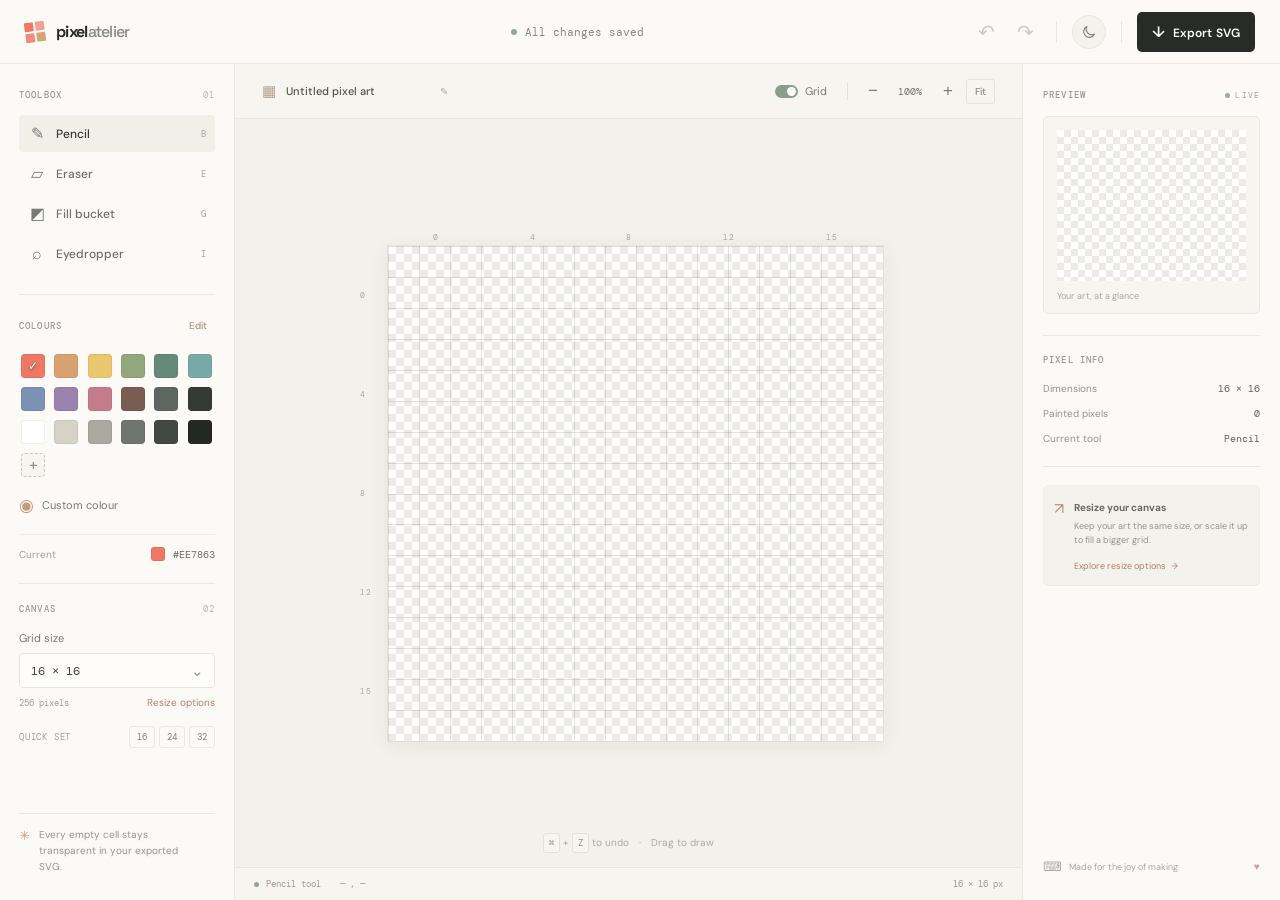
==== Pixel Atelier/index.html @ 6097c072 "Init: First" ====
<!doctype html>
<html lang="en">
  <head>
    <meta charset="UTF-8" />
    <meta name="viewport" content="width=device-width, initial-scale=1.0" />
    <meta name="theme-color" content="#f4f2ec" />
    <title>Pixel Atelier — Pixel Art Editor</title>
    <script>
      try {
        if (localStorage.getItem("pixel-atelier-theme") === "dark") {
          document.documentElement.dataset.theme = "dark";
        }
      } catch {
        // The page uses the light theme when browser storage is unavailable.
      }
    </script>
    <link rel="preconnect" href="https://fonts.googleapis.com" />
    <link rel="preconnect" href="https://fonts.gstatic.com" crossorigin />
    <link
      href="https://fonts.googleapis.com/css2?family=DM+Mono:wght@400;500&family=DM+Sans:wght@400;500;600;700&family=Space+Grotesk:wght@500;600;700&display=swap"
      rel="stylesheet"
    />
    <link rel="stylesheet" href="styles.css" />
  </head>
  <body>
    <div class="app-shell">
      <header class="topbar">
        <a class="brand" href="#" aria-label="Pixel Atelier home">
          <span class="brand-mark" aria-hidden="true"
            ><i></i><i></i><i></i><i></i
          ></span>
          <span>pixel<span class="brand-light">atelier</span></span>
        </a>
        <div class="topbar-center">
          <span class="status-dot"></span
          ><span id="saveStatus">All changes saved</span>
        </div>
        <div class="topbar-actions">
          <button
            class="icon-button"
            id="undoBtn"
            title="Undo (⌘Z)"
            aria-label="Undo"
            disabled
          >
            ↶
          </button>
          <button
            class="icon-button"
            id="redoBtn"
            title="Redo (⌘⇧Z)"
            aria-label="Redo"
            disabled
          >
            ↷
          </button>
          <span class="top-divider"></span>
          <button
            class="theme-toggle"
            id="themeToggle"
            type="button"
            aria-label="Switch to dark mode"
            aria-pressed="false"
            title="Switch to dark mode"
          >
            <svg
              class="theme-icon theme-icon-moon"
              viewBox="0 0 24 24"
              aria-hidden="true"
            >
              <path
                d="M20.2 15.1A8.4 8.4 0 0 1 8.9 3.8 8.5 8.5 0 1 0 20.2 15.1Z"
              />
            </svg>
            <svg
              class="theme-icon theme-icon-sun"
              viewBox="0 0 24 24"
              aria-hidden="true"
            >
              <circle cx="12" cy="12" r="4" />
              <path
                d="M12 2v2m0 16v2M4.93 4.93l1.42 1.42m11.3 11.3 1.42 1.42M2 12h2m16 0h2M4.93 19.07l1.42-1.42m11.3-11.3 1.42-1.42"
              />
            </svg>
          </button>
          <span class="top-divider"></span>
          <button class="export-button" id="exportBtn">
            <span>↓</span> Export SVG
          </button>
        </div>
      </header>

      <main class="workspace">
        <aside class="sidebar left-sidebar">
          <div class="sidebar-heading">
            <span>TOOLBOX</span><span class="tiny-label">01</span>
          </div>
          <div class="tool-list" role="group" aria-label="Drawing tools">
            <button
              class="tool-button active"
              data-tool="pencil"
              title="Pencil (B)"
            >
              <span class="tool-icon">✎</span><span>Pencil</span><kbd>B</kbd>
            </button>
            <button class="tool-button" data-tool="eraser" title="Eraser (E)">
              <span class="tool-icon">▱</span><span>Eraser</span><kbd>E</kbd>
            </button>
            <button
              class="tool-button"
              data-tool="bucket"
              title="Fill bucket (G)"
            >
              <span class="tool-icon">◩</span><span>Fill bucket</span
              ><kbd>G</kbd>
            </button>
            <button
              class="tool-button"
              data-tool="eyedropper"
              title="Eyedropper (I)"
            >
              <span class="tool-icon">⌕</span><span>Eyedropper</span
              ><kbd>I</kbd>
            </button>
          </div>

          <div class="section-rule"></div>
          <div class="section-heading">
            <span>COLOURS</span>
            <button
              id="paletteAction"
              class="palette-action"
              type="button"
              aria-label="Edit custom swatches"
            >
              Edit
            </button>
          </div>
          <div class="swatches" id="swatches"></div>
          <label class="custom-color"
            ><span class="color-wheel">◉</span><span>Custom colour</span
            ><input
              id="customColor"
              type="color"
              value="#ee7863"
              aria-label="Choose custom colour"
          /></label>
          <div class="current-color-row">
            <span>Current</span
            ><span class="current-chip" id="currentChip"></span
            ><code id="currentHex">#EE7863</code>
          </div>

          <div class="section-rule"></div>
          <div class="sidebar-heading">
            <span>CANVAS</span><span class="tiny-label">02</span>
          </div>
          <div class="dimension-control">
            <label for="dimensionSelect">Grid size</label>
            <div class="select-wrap">
              <select id="dimensionSelect">
                <option>8 × 8</option>
                <option selected>16 × 16</option>
                <option>24 × 24</option>
                <option>32 × 32</option>
                <option value="custom">Custom…</option></select
              ><span>⌄</span>
            </div>
            <div class="dimension-meta">
              <span id="dimensionMeta">256 pixels</span
              ><button id="resizeBtn" class="text-button">
                Resize options
              </button>
            </div>
          </div>
          <div class="quick-sizes">
            <span>QUICK SET</span>
            <div>
              <button data-size="16">16</button
              ><button data-size="24">24</button
              ><button data-size="32">32</button>
            </div>
          </div>

          <div class="sidebar-note">
            <span class="note-spark">✳</span>
            <p>Every empty cell stays transparent in your exported SVG.</p>
          </div>
        </aside>

        <section class="canvas-area" aria-label="Drawing workspace">
          <div class="canvas-toolbar">
            <div class="document-name">
              <span class="file-icon">▦</span
              ><input
                id="artName"
                value="Untitled pixel art"
                aria-label="Artwork name"
              /><span class="edit-icon">✎</span>
            </div>
            <div class="canvas-tools">
              <button id="gridToggle" class="toggle-button on">
                <span class="toggle-track"><i></i></span>Grid</button
              ><span class="toolbar-sep"></span
              ><button id="zoomOut" class="zoom-button" aria-label="Zoom out">
                −</button
              ><span id="zoomLabel" class="zoom-label">100%</span
              ><button id="zoomIn" class="zoom-button" aria-label="Zoom in">
                +</button
              ><button id="fitBtn" class="fit-button">Fit</button>
            </div>
          </div>
          <div class="canvas-stage" id="canvasStage">
            <div class="canvas-card">
              <div class="canvas-coordinate top-coord" id="topCoords"></div>
              <div class="canvas-coordinate left-coord" id="leftCoords"></div>
              <div class="pixel-canvas-wrap" id="canvasWrap">
                <canvas
                  id="pixelCanvas"
                  aria-label="Pixel art drawing canvas"
                ></canvas>
              </div>
            </div>
            <div class="stage-tip">
              <span class="tip-key">⌘</span> + <span class="tip-key">Z</span> to
              undo <span class="tip-separator">·</span> Drag to draw
            </div>
          </div>
          <footer class="canvas-footer">
            <div>
              <span class="footer-dot"></span
              ><span id="toolStatus">Pencil tool</span>
            </div>
            <span id="cursorStatus">— , —</span
            ><span id="canvasInfo">16 × 16 px</span>
          </footer>
        </section>

        <aside class="sidebar right-sidebar">
          <div class="sidebar-heading">
            <span>PREVIEW</span
            ><span class="tiny-label live-label"><i></i> LIVE</span>
          </div>
          <div class="preview-frame">
            <div class="preview-checker">
              <canvas id="previewCanvas"></canvas>
            </div>
            <span class="preview-caption">Your art, at a glance</span>
          </div>
          <div class="section-rule"></div>
          <div class="sidebar-heading"><span>PIXEL INFO</span></div>
          <div class="info-list">
            <div>
              <span>Dimensions</span
              ><strong id="infoDimensions">16 × 16</strong>
            </div>
            <div>
              <span>Painted pixels</span><strong id="paintedCount">0</strong>
            </div>
            <div>
              <span>Current tool</span><strong id="infoTool">Pencil</strong>
            </div>
          </div>
          <div class="section-rule"></div>
          <div class="tip-card">
            <span class="tip-card-icon">↗</span>
            <div>
              <strong>Resize your canvas</strong>
              <p>
                Keep your art the same size, or scale it up to fill a bigger
                grid.
              </p>
              <button id="resizeTipBtn">
                Explore resize options <span>→</span>
              </button>
            </div>
          </div>
          <div class="right-bottom">
            <span class="keyboard-icon">⌨</span
            ><span>Made for the joy of making</span><span class="heart">♥</span>
          </div>
        </aside>
      </main>
    </div>

    <dialog id="resizeDialog" class="modal">
      <form method="dialog" class="modal-close-form">
        <button class="modal-close" aria-label="Close">×</button>
      </form>
      <div class="modal-kicker"><span>CANVAS SETTINGS</span><span>✳</span></div>
      <h2>Make room for<br /><em>more pixels.</em></h2>
      <p class="modal-description">
        Choose a new canvas size and decide how your artwork should adapt.
      </p>
      <label class="modal-field"
        >New dimensions
        <span class="input-pair"
          ><input
            id="widthInput"
            type="number"
            min="1"
            max="128"
            value="32"
            aria-label="New width" /><b>×</b
          ><input
            id="heightInput"
            type="number"
            min="1"
            max="128"
            value="32"
            aria-label="New height" /><button
            id="aspectRatioLock"
            class="aspect-ratio-lock is-locked"
            type="button"
            aria-label="Unlock aspect ratio"
            aria-pressed="true"
            title="Unlock aspect ratio"
            ><svg class="lock-icon lock-icon-closed" viewBox="0 0 24 24" aria-hidden="true"><rect x="5" y="10" width="14" height="11" rx="2"/><path d="M8 10V7a4 4 0 0 1 8 0v3"/></svg><svg class="lock-icon lock-icon-open" viewBox="0 0 24 24" aria-hidden="true"><rect x="5" y="10" width="14" height="11" rx="2"/><path d="M8 10V7a4 4 0 0 1 7-2"/></svg></button></span
      ></label>
      <div class="resize-options">
        <label class="resize-option selected"
          ><input type="radio" name="resizeMode" value="expand" checked /><span
            class="option-art expand-art"
            ><i></i><i></i><i></i><i></i></span
          ><span class="option-copy"
            ><strong>Expand canvas</strong
            ><small>Keep every pixel its original size</small></span
          ><span class="radio-mark"></span
        ></label>
        <label class="resize-option"
          ><input type="radio" name="resizeMode" value="scale" /><span
            class="option-art scale-art"
            ><i></i><i></i><i></i><i></i></span
          ><span class="option-copy"
            ><strong>Scale artwork</strong
            ><small>Resize your art to fill the new canvas</small></span
          ><span class="radio-mark"></span
        ></label>
      </div>
      <div class="modal-hint">
        <span>✦</span
        ><span id="resizeHint"
          >Your drawing stays the same size, with extra room around it.</span
        >
      </div>
      <div class="modal-actions">
        <button type="button" class="cancel-button" id="cancelResize">
          Cancel</button
        ><button type="button" class="apply-button" id="applyResize">
          Apply new size <span>→</span>
        </button>
      </div>
    </dialog>

    <dialog id="customDialog" class="modal compact-modal">
      <form method="dialog" class="modal-close-form">
        <button class="modal-close" aria-label="Close">×</button>
      </form>
      <div class="modal-kicker"><span>CANVAS SETTINGS</span><span>✳</span></div>
      <h2>Set your <em>canvas.</em></h2>
      <p class="modal-description">
        Choose any dimensions from 1 to 128 pixels.
      </p>
      <label class="modal-field"
        >Dimensions
        <span class="input-pair"
          ><input
            id="customWidth"
            type="number"
            min="1"
            max="128"
            value="16"
            aria-label="Canvas width" /><b>×</b
          ><input
            id="customHeight"
            type="number"
            min="1"
            max="128"
            value="16"
            aria-label="Canvas height" /></span
      ></label>
      <div class="modal-actions">
        <button type="button" class="cancel-button" id="cancelCustom">
          Cancel</button
        ><button type="button" class="apply-button" id="applyCustom">
          Create canvas <span>→</span>
        </button>
      </div>
    </dialog>

    <dialog id="colorDialog" class="modal">
      <div class="modal-kicker"><span>ADD TO PALETTE</span><span>✳</span></div>
      <h2>Choose a <em>colour.</em></h2>
      <p class="modal-description">
        Pick a colour for a new swatch in your palette.
      </p>

      <div class="swatch-color-field">
        <label for="swatchColorPicker">Swatch colour</label>
        <input id="swatchColorPicker" type="color" value="#ee7863" />
      </div>

      <div class="modal-actions">
        <button type="button" class="cancel-button" id="cancelColor">
          Cancel
        </button>
        <button type="button" class="apply-button" id="confirmColor">
          Confirm <span>→</span>
        </button>
      </div>
    </dialog>

    <input
      id="colorFile"
      type="color"
      value="#ee7863"
      tabindex="-1"
      aria-hidden="true"
    />
    <div id="toast" class="toast" role="status"></div>
    <script type="module" src="js/main.js"></script>
  </body>
</html>
---- Pixel Atelier/styles.css ----
/*------- BASE THEME AND TYPOGRAPHY -------*/

:root {
  color-scheme: light;
  --paper: #f4f2ec;
  --panel: #fbfaf7;
  --ink: #282b27;
  --muted: #92958e;
  --line: #e9e7df;
  --accent: #ee7863;
  --green: #728776;
  --work-area: #f3f1eb;
  --toolbar-surface: #f7f5ef;
  --surface: #fffdf9;
  --surface-soft: #f4f2ec;
  --surface-hover: #f1efe8;
  --text-secondary: #777a72;
  --text-muted: #92948c;
  --text-faint: #aaa99f;
  --border-soft: #e9e7df;
  --checker-base: #fff;
  --checker-tile: #ecebe6;
  --checker-dark-tile: #373a34;
  --mono: "DM Mono", monospace;
  --sans: "DM Sans", sans-serif;
  --display: "Space Grotesk", sans-serif;
}

* {
  box-sizing: border-box;
}

body {
  margin: 0;
  background: var(--paper);
  color: var(--ink);
  font-family: var(--sans);
  font-size: 13px;
  transition:
    background-color 320ms ease,
    color 320ms ease;
}

.app-shell {
  min-height: 100vh;
  display: flex;
  flex-direction: column;
}

/*------- HEADER AND THEME SWITCH -------*/

.topbar {
  height: 64px;
  background: var(--panel);
  border-bottom: 1px solid var(--line);
  display: flex;
  align-items: center;
  justify-content: space-between;
  padding: 0 25px;
  flex-shrink: 0;
}

.brand {
  display: flex;
  align-items: center;
  gap: 11px;
  color: var(--ink);
  font: 700 16px var(--display);
  text-decoration: none;
  letter-spacing: -0.7px;
}

.brand-light {
  font-weight: 500;
  color: #888b84;
}

.brand-mark {
  height: 20px;
  width: 20px;
  display: grid;
  grid-template-columns: repeat(2, 1fr);
  grid-template-rows: repeat(2, 1fr);
  gap: 2px;
  transform: rotate(-8deg);
}

.brand-mark i {
  display: block;
  background: var(--accent);
  border-radius: 1px;
}

.brand-mark i:nth-child(2) {
  opacity: 0.68;
}

.brand-mark i:nth-child(3) {
  opacity: 0.84;
}

.brand-mark i:nth-child(4) {
  background: #d5a672;
}

.topbar-center {
  font: 11px var(--mono);
  color: #858980;
  display: flex;
  align-items: center;
  gap: 8px;
  margin-left: 55px;
}

.status-dot,
.footer-dot {
  width: 6px;
  height: 6px;
  border-radius: 50%;
  background: #92a68e;
  display: inline-block;
}

.topbar-actions {
  display: flex;
  align-items: center;
  gap: 8px;
}

.icon-button {
  border: 0;
  background: transparent;
  color: #757870;
  font-size: 20px;
  width: 31px;
  height: 32px;
  border-radius: 5px;
  cursor: pointer;
}

.icon-button:hover:not(:disabled) {
  background: #f1efe8;
  color: var(--ink);
}

.icon-button:disabled {
  opacity: 0.35;
}

.top-divider {
  height: 22px;
  border-left: 1px solid var(--line);
  margin: 0 7px;
}

.theme-toggle {
  position: relative;
  display: grid;
  place-items: center;
  width: 34px;
  height: 34px;
  border: 1px solid var(--line);
  border-radius: 50%;
  background: var(--surface-soft);
  color: var(--text-secondary);
  cursor: pointer;
  transition:
    background-color 280ms ease,
    border-color 280ms ease,
    color 280ms ease,
    transform 280ms ease;
}

.theme-toggle:hover {
  color: var(--accent);
  transform: rotate(-8deg);
}

.theme-icon {
  position: absolute;
  width: 16px;
  height: 16px;
  fill: none;
  stroke: currentColor;
  stroke-linecap: round;
  stroke-linejoin: round;
  stroke-width: 1.6;
  transition:
    opacity 260ms ease,
    transform 360ms cubic-bezier(0.2, 0.75, 0.25, 1);
}

.theme-icon-sun {
  opacity: 0;
  transform: rotate(-80deg) scale(0.65);
}

.theme-icon-moon {
  opacity: 1;
  transform: rotate(0) scale(1);
}

.export-button {
  background: var(--ink);
  border: 0;
  color: #fff;
  border-radius: 5px;
  padding: 10px 15px;
  font: 600 12px var(--sans);
  cursor: pointer;
  letter-spacing: 0.1px;
}

.export-button:hover {
  background: #41453e;
}

.export-button span {
  font-size: 15px;
  margin-right: 5px;
}

.workspace {
  display: grid;
  grid-template-columns: 235px minmax(450px, 1fr) 258px;
  min-height: calc(100vh - 64px);
  flex: 1;
}

.sidebar {
  background: var(--panel);
  padding: 25px 19px;
  position: relative;
}

.left-sidebar {
  border-right: 1px solid var(--line);
}

.right-sidebar {
  border-left: 1px solid var(--line);
  padding: 25px 20px;
}

/*------- SIDE PANELS AND COLOR PALETTE -------*/

.sidebar-heading,
.section-heading {
  display: flex;
  justify-content: space-between;
  align-items: center;
  color: #9a9b93;
  font: 500 9px var(--mono);
  letter-spacing: 1.15px;
}

.tiny-label {
  font: 9px var(--mono);
  color: #b8b8af;
}

.tool-list {
  display: flex;
  flex-direction: column;
  gap: 3px;
  margin-top: 14px;
}

.tool-button {
  height: 37px;
  border: 0;
  border-radius: 4px;
  background: transparent;
  text-align: left;
  display: flex;
  align-items: center;
  padding: 0 9px;
  gap: 10px;
  color: #6d706a;
  font: 500 12px var(--sans);
  cursor: pointer;
}

.tool-button:hover {
  background: #f4f2ec;
}

.tool-button.active {
  color: #383a34;
  background: #f1efe8;
}

.tool-button .tool-icon {
  width: 18px;
  color: #767a72;
  font-size: 16px;
  text-align: center;
}

.tool-button kbd {
  margin-left: auto;
  font: 9px var(--mono);
  color: #a6a69e;
}

.section-rule {
  height: 1px;
  background: var(--line);
  margin: 22px 0 19px;
}

.swatches {
  display: grid;
  grid-template-columns: repeat(6, 1fr);
  gap: 9px 8px;
  padding: 17px 2px 12px;
}

.swatch {
  width: 24px;
  height: 24px;
  border-radius: 4px;
  cursor: pointer;
  border: 1px solid rgba(0, 0, 0, 0.06);
  position: relative;
  transition: transform 0.12s;
}

.swatch:hover {
  transform: scale(1.12);
}

.swatch-add {
  display: grid;
  place-items: center;
  border: 1px dashed #c8c7bd;
  background: #f7f5ef;
  color: #8e9087;
  font: 16px/1 var(--sans);
}

.swatch-add:hover {
  border-color: #bd8a73;
  background: #f5eee8;
  color: #a86f59;
}

.palette-action {
  min-width: 34px;
  height: 23px;
  padding: 0 7px;
  border: 1px solid transparent;
  border-radius: 4px;
  background: transparent;
  color: #aa806c;
  font: 10px var(--sans);
  cursor: pointer;
}

.palette-action:hover,
.palette-action.is-editing {
  border-color: #e7d8ce;
  background: #f7f0eb;
}

.palette-action.is-trash {
  display: inline-flex;
  align-items: center;
  justify-content: center;
  gap: 4px;
  color: #a8584c;
}

.palette-action.is-trash svg {
  width: 13px;
  height: 13px;
  fill: none;
  stroke: currentColor;
  stroke-linecap: round;
  stroke-linejoin: round;
  stroke-width: 1.5;
}

.palette-action.drop-target {
  color: #fff;
  border-color: #a8584c;
  background: #b56457;
}

.swatches.is-editing .swatch[data-removable="true"] {
  animation: swatch-wiggle 0.22s ease-in-out infinite alternate;
}

.swatches.is-editing .swatch[data-removable="true"]:nth-child(even) {
  animation-delay: 0.11s;
}

.swatch[data-removable="true"].is-selected {
  outline: 2px solid #bd8069;
  outline-offset: 2px;
}

.swatch[data-removable="true"].is-selected::after {
  content: "";
  position: absolute;
  inset: 0;
  border-radius: 4px;
  background-color: #272a25a6;
  background-image: url("data:image/svg+xml,%3Csvg xmlns='http://www.w3.org/2000/svg' viewBox='0 0 15 15' fill='none' stroke='%23ffffff'%3E%3Cpath d='M4.5 3V1.5C4.5 0.947715 4.94772 0.5 5.5 0.5H9.5C10.0523 0.5 10.5 0.947715 10.5 1.5V3M0 3.5H15M1.5 3.5V13.5C1.5 14.0523 1.94772 14.5 2.5 14.5H12.5C13.0523 14.5 13.5 14.0523 13.5 13.5V3.5M7.5 7V12M4.5 9V12M10.5 9V12'/%3E%3C/svg%3E");
  background-repeat: no-repeat;
  background-position: center;
  background-size: 50%;
}

@keyframes swatch-wiggle {
  from {
    transform: rotate(-2deg);
  }

  to {
    transform: rotate(2deg);
  }
}

.swatch-color-field {
  display: flex;
  align-items: center;
  justify-content: space-between;
  margin-top: 20px;
  color: #777a72;
  font-size: 11px;
}

.swatch-color-field input {
  width: 54px;
  height: 36px;
  padding: 3px;
  border: 1px solid #e7e5dd;
  border-radius: 4px;
  background: #fffdf9;
  cursor: pointer;
}

.swatch.active:after {
  content: "✓";
  color: white;
  text-shadow: 0 1px 3px #444;
  position: absolute;
  inset: 0;
  display: grid;
  place-items: center;
  font-size: 12px;
}

.custom-color {
  height: 32px;
  display: flex;
  align-items: center;
  gap: 8px;
  color: #777a73;
  font-size: 11px;
  cursor: pointer;
  position: relative;
}

.custom-color input {
  position: absolute;
  opacity: 0;
  width: 100%;
  height: 100%;
  cursor: pointer;
}

.color-wheel {
  font-size: 17px;
  color: #c49c78;
}

.current-color-row {
  margin-top: 13px;
  padding-top: 12px;
  border-top: 1px solid #efede7;
  display: flex;
  align-items: center;
  gap: 8px;
  color: #a0a198;
  font-size: 10px;
}

.current-chip {
  width: 14px;
  height: 14px;
  border-radius: 3px;
  border: 1px solid #0001;
  margin-left: auto;
}

.current-color-row code {
  font: 10px var(--mono);
  color: #696c65;
}

.dimension-control > label {
  display: block;
  margin: 16px 0 8px;
  color: #767971;
  font-size: 11px;
}

.select-wrap {
  position: relative;
}

.select-wrap select {
  appearance: none;
  width: 100%;
  height: 35px;
  border: 1px solid #e8e6de;
  background: #fffdf9;
  border-radius: 4px;
  padding: 0 11px;
  color: #41443e;
  font: 12px var(--mono);
  outline: none;
}

.select-wrap select:focus {
  border-color: #c5b4a0;
}

.select-wrap > span {
  position: absolute;
  right: 11px;
  top: 8px;
  color: #92948c;
  pointer-events: none;
  font-size: 15px;
}

.dimension-meta {
  display: flex;
  justify-content: space-between;
  align-items: center;
  color: #a0a198;
  font: 9px var(--mono);
  padding-top: 8px;
}

.text-button {
  border: 0;
  background: none;
  padding: 0;
  color: #ba806c;
  font: 10px var(--sans);
  cursor: pointer;
}

.text-button:hover {
  text-decoration: underline;
}

.quick-sizes {
  display: flex;
  justify-content: space-between;
  align-items: center;
  margin-top: 17px;
}

.quick-sizes > span {
  color: #a0a198;
  font: 9px var(--mono);
  letter-spacing: 0.8px;
}

.quick-sizes div {
  display: flex;
  gap: 4px;
}

.quick-sizes button {
  border: 1px solid #e9e7df;
  background: transparent;
  border-radius: 3px;
  color: #82857e;
  font: 9px var(--mono);
  padding: 4px 7px;
  cursor: pointer;
}

.quick-sizes button:hover {
  background: #f1efe8;
  color: #393b35;
}

.sidebar-note {
  position: absolute;
  bottom: 25px;
  left: 19px;
  right: 19px;
  border-top: 1px solid var(--line);
  padding-top: 13px;
  display: flex;
  gap: 9px;
  align-items: flex-start;
  color: #92948d;
}

.sidebar-note p {
  margin: 0;
  font-size: 10px;
  line-height: 1.6;
  max-width: 150px;
}

.note-spark {
  color: #d49c72;
  font-size: 13px;
}

/*------- DRAWING CANVAS AND LIVE PREVIEW -------*/

.canvas-area {
  display: flex;
  flex-direction: column;
  min-width: 0;
  background: var(--work-area);
}

.canvas-toolbar {
  height: 55px;
  border-bottom: 1px solid var(--line);
  display: flex;
  align-items: center;
  justify-content: space-between;
  padding: 0 27px;
  background: var(--toolbar-surface);
}

.document-name {
  display: flex;
  align-items: center;
  gap: 8px;
  color: #797d75;
}

.file-icon {
  color: #af9e8a;
  font-size: 15px;
}

.document-name input {
  width: 148px;
  border: 0;
  background: transparent;
  color: #51544d;
  font: 500 11px var(--sans);
  outline: 0;
}

.document-name input:focus {
  border-bottom: 1px solid #ce9e87;
}

.edit-icon {
  color: #aaa99f;
  font-size: 10px;
}

.canvas-tools {
  display: flex;
  align-items: center;
  gap: 9px;
  color: #777a72;
}

.toggle-button {
  border: 0;
  background: transparent;
  color: #767971;
  display: flex;
  align-items: center;
  gap: 7px;
  font: 11px var(--sans);
  cursor: pointer;
}

.toggle-track {
  width: 23px;
  height: 13px;
  border-radius: 10px;
  background: #d7d8ce;
  padding: 2px;
  display: block;
}

.toggle-track i {
  display: block;
  background: white;
  width: 9px;
  height: 9px;
  border-radius: 50%;
  transition: transform 0.15s;
}

.toggle-button.on .toggle-track {
  background: #8b9d8b;
}

.toggle-button.on .toggle-track i {
  transform: translateX(10px);
}

.toolbar-sep {
  height: 17px;
  border-left: 1px solid #e1dfd6;
  margin: 0 5px;
}

.zoom-button {
  border: 0;
  background: transparent;
  color: #7b7d76;
  font-size: 17px;
  width: 20px;
  cursor: pointer;
}

.zoom-button:hover {
  color: #292c27;
}

.zoom-label {
  font: 10px var(--mono);
  color: #6e716a;
  min-width: 37px;
  text-align: center;
}

.fit-button {
  border: 1px solid #e5e3dc;
  background: transparent;
  color: #7b7d76;
  font: 10px var(--sans);
  border-radius: 3px;
  padding: 5px 8px;
  cursor: pointer;
}

.canvas-stage {
  position: relative;
  flex: 1;
  display: flex;
  align-items: center;
  justify-content: center;
  overflow: hidden;
  min-height: 420px;
}

.canvas-card {
  position: relative;
  padding: 14px 14px 14px 28px;
}

.pixel-canvas-wrap {
  width: min(55vh, min(52vw, 600px));
  height: min(55vh, min(52vw, 600px));
  min-width: 240px;
  min-height: 240px;
  max-width: 600px;
  max-height: 600px;
  box-shadow:
    0 4px 18px #3b3b3014,
    0 0 0 1px var(--line);
  position: relative;
  background-color: var(--checker-base);
  isolation: isolate;
}

.pixel-canvas-wrap::before,
.pixel-canvas-wrap::after,
.preview-checker::before,
.preview-checker::after {
  content: "";
  position: absolute;
  inset: 0;
  z-index: 0;
  pointer-events: none;
  transition: opacity 320ms ease;
}

.pixel-canvas-wrap::before {
  background-image:
    linear-gradient(45deg, var(--checker-tile) 25%, transparent 25%),
    linear-gradient(-45deg, var(--checker-tile) 25%, transparent 25%),
    linear-gradient(45deg, transparent 75%, var(--checker-tile) 75%),
    linear-gradient(-45deg, transparent 75%, var(--checker-tile) 75%);
  background-size: 16px 16px;
  background-position:
    0 0,
    0 8px,
    8px -8px,
    -8px 0;
  opacity: 1;
}

.pixel-canvas-wrap::after {
  background-image:
    linear-gradient(45deg, var(--checker-dark-tile) 25%, transparent 25%),
    linear-gradient(-45deg, var(--checker-dark-tile) 25%, transparent 25%),
    linear-gradient(45deg, transparent 75%, var(--checker-dark-tile) 75%),
    linear-gradient(-45deg, transparent 75%, var(--checker-dark-tile) 75%);
  background-size: 16px 16px;
  background-position:
    0 0,
    0 8px,
    8px -8px,
    -8px 0;
  opacity: 0;
}

.pixel-canvas-wrap canvas {
  position: relative;
  z-index: 1;
  display: block;
  width: 100%;
  height: 100%;
  image-rendering: pixelated;
  cursor: crosshair;
  touch-action: none;
}

.canvas-coordinate {
  position: absolute;
  color: #aaa99f;
  font: 8px var(--mono);
  letter-spacing: 1px;
  pointer-events: none;
}

.top-coord {
  top: 0;
  left: 28px;
  right: 14px;
  display: flex;
  justify-content: space-around;
}

.left-coord {
  left: 0;
  top: 14px;
  bottom: 14px;
  display: flex;
  flex-direction: column;
  justify-content: space-around;
}

.stage-tip {
  position: absolute;
  bottom: 18px;
  color: #aaa99f;
  font-size: 10px;
}

.tip-key {
  font: 9px var(--mono);
  padding: 3px 5px;
  border: 1px solid #e2e0d8;
  background: #f7f5ef;
  border-radius: 3px;
  color: #8c8e86;
}

.tip-separator {
  margin: 0 7px;
}

.canvas-footer {
  height: 33px;
  background: #f7f5ef;
  border-top: 1px solid #e9e7df;
  display: flex;
  align-items: center;
  padding: 0 19px;
  gap: 19px;
  color: #9b9d95;
  font: 9px var(--mono);
}

.canvas-footer div {
  display: flex;
  align-items: center;
  gap: 7px;
}

.canvas-footer .footer-dot {
  width: 5px;
  height: 5px;
}

.canvas-footer #canvasInfo {
  margin-left: auto;
}

.live-label {
  color: #9ca895;
  display: flex;
  align-items: center;
  gap: 5px;
  font-size: 8px;
}

.live-label i {
  width: 5px;
  height: 5px;
  background: #9daf96;
  border-radius: 50%;
}

.preview-frame {
  margin-top: 15px;
  padding: 13px 13px 11px;
  background: var(--toolbar-surface);
  border: 1px solid var(--line);
  border-radius: 5px;
  text-align: center;
}

.preview-checker {
  height: 151px;
  width: 100%;
  position: relative;
  isolation: isolate;
  display: grid;
  place-items: center;
  background-color: var(--checker-base);
}

.preview-checker::before {
  background-image:
    linear-gradient(45deg, var(--checker-tile) 25%, transparent 25%),
    linear-gradient(-45deg, var(--checker-tile) 25%, transparent 25%),
    linear-gradient(45deg, transparent 75%, var(--checker-tile) 75%),
    linear-gradient(-45deg, transparent 75%, var(--checker-tile) 75%);
  background-size: 14px 14px;
  background-position:
    0 0,
    0 7px,
    7px -7px,
    -7px 0;
  opacity: 1;
}

.preview-checker::after {
  background-image:
    linear-gradient(45deg, var(--checker-dark-tile) 25%, transparent 25%),
    linear-gradient(-45deg, var(--checker-dark-tile) 25%, transparent 25%),
    linear-gradient(45deg, transparent 75%, var(--checker-dark-tile) 75%),
    linear-gradient(-45deg, transparent 75%, var(--checker-dark-tile) 75%);
  background-size: 14px 14px;
  background-position:
    0 0,
    0 7px,
    7px -7px,
    -7px 0;
  opacity: 0;
}

.preview-checker canvas {
  position: relative;
  z-index: 1;
  width: 116px;
  height: 116px;
  image-rendering: pixelated;
}

.preview-caption {
  display: block;
  text-align: left;
  color: #aaa99f;
  font-size: 9px;
  margin-top: 9px;
}

.right-sidebar .section-rule {
  margin: 21px 0 18px;
}

.info-list {
  display: flex;
  flex-direction: column;
  gap: 12px;
  margin-top: 16px;
}

.info-list div {
  display: flex;
  justify-content: space-between;
  align-items: center;
  color: #92948c;
  font-size: 10px;
}

.info-list strong {
  font: 10px var(--mono);
  color: #5e615a;
}

.tip-card {
  display: flex;
  gap: 10px;
  background: #f4f2ec;
  border: 1px solid #efede6;
  border-radius: 5px;
  padding: 12px 10px;
}

.tip-card-icon {
  color: #c48e71;
  font-size: 16px;
}

.tip-card strong {
  font-size: 10px;
  color: #666960;
}

.tip-card p {
  font-size: 9px;
  line-height: 1.55;
  color: #92948c;
  margin: 5px 0 8px;
}

.tip-card button {
  padding: 0;
  border: 0;
  background: none;
  color: #b47e68;
  font: 9px var(--sans);
  cursor: pointer;
}

.tip-card button span {
  padding-left: 3px;
}

.right-bottom {
  position: absolute;
  bottom: 25px;
  left: 20px;
  right: 20px;
  display: flex;
  align-items: center;
  color: #aaa99f;
  font-size: 9px;
  gap: 7px;
}

.keyboard-icon {
  font-size: 13px;
}

.heart {
  color: #d9a091;
  margin-left: auto;
  font-size: 10px;
}

/*------- DIALOGS AND NOTIFICATIONS -------*/

.modal {
  border: 1px solid #eeece5;
  background: #fbfaf7;
  border-radius: 8px;
  padding: 28px 30px 22px;
  width: 408px;
  box-shadow: 0 16px 60px #27271f33;
  color: var(--ink);
}

.modal::backdrop {
  background: #25272056;
  backdrop-filter: blur(2px);
}

.modal-close-form {
  position: absolute;
  right: 14px;
  top: 14px;
}

.modal-close {
  border: 0;
  background: transparent;
  color: #999b93;
  font-size: 22px;
  cursor: pointer;
  line-height: 1;
}

.modal-kicker {
  display: flex;
  justify-content: space-between;
  color: #a0a197;
  font: 9px var(--mono);
  letter-spacing: 1.2px;
}

.modal-kicker span:last-child {
  color: #cd9e7a;
  font-size: 13px;
}

.modal h2 {
  font: 600 29px/1.05 var(--display);
  letter-spacing: -1.2px;
  margin: 22px 0 11px;
}

.modal h2 em {
  color: #d18a72;
  font-weight: 500;
}

.modal-description {
  font-size: 11px;
  line-height: 1.6;
  color: #92948c;
  margin: 0 0 19px;
  max-width: 320px;
}

.modal-field {
  display: flex;
  justify-content: space-between;
  align-items: center;
  font-size: 10px;
  color: #777a72;
  margin-bottom: 14px;
}

.input-pair {
  display: flex;
  align-items: center;
  gap: 8px;
}

.input-pair input {
  width: 62px;
  height: 34px;
  background: #fffdf9;
  border: 1px solid #e7e5dd;
  border-radius: 4px;
  text-align: center;
  font: 12px var(--mono);
  color: #42453e;
  outline: 0;
}

.input-pair input:focus {
  border-color: #c79b83;
}

.input-pair b {
  font: 10px var(--mono);
  color: #aaa99f;
}

.aspect-ratio-lock {
  display: grid;
  width: 30px;
  height: 30px;
  padding: 6px;
  place-items: center;
  color: #777a72;
  background: transparent;
  border: 1px solid #e7e5dd;
  border-radius: 6px;
  cursor: pointer;
  transition:
    color 180ms ease,
    background-color 180ms ease,
    border-color 180ms ease,
    transform 180ms ease;
}

.aspect-ratio-lock:hover {
  color: #a66c56;
  background: #f8f2eb;
  border-color: #c79b83;
}

.aspect-ratio-lock:active {
  transform: scale(0.94);
}

.aspect-ratio-lock:focus-visible {
  outline: 2px solid #c79b83;
  outline-offset: 2px;
}

.lock-icon {
  width: 16px;
  height: 16px;
  fill: none;
  stroke: currentColor;
  stroke-linecap: round;
  stroke-linejoin: round;
  stroke-width: 1.7;
}

.lock-icon-open,
.aspect-ratio-lock:not(.is-locked) .lock-icon-closed {
  display: none;
}

.aspect-ratio-lock:not(.is-locked) .lock-icon-open {
  display: block;
}

.resize-options {
  display: flex;
  flex-direction: column;
  gap: 8px;
}

.resize-option {
  display: flex;
  align-items: center;
  gap: 11px;
  padding: 10px;
  border: 1px solid #e9e7df;
  border-radius: 5px;
  cursor: pointer;
  position: relative;
}

.resize-option.selected {
  border-color: #d3a58d;
  background: #fbf7f2;
}

.resize-option input {
  position: absolute;
  opacity: 0;
}

.option-art {
  width: 37px;
  height: 37px;
  display: grid;
  grid-template-columns: repeat(2, 1fr);
  grid-template-rows: repeat(2, 1fr);
  gap: 2px;
  background: #eceae2;
  padding: 8px;
  flex-shrink: 0;
}

.option-art i {
  background: #e8846b;
}

.expand-art {
  background: #e9e7de;
}

.expand-art i:nth-child(2),
.expand-art i:nth-child(3) {
  opacity: 0.7;
}

.scale-art {
  gap: 1px;
  padding: 5px;
}

.scale-art i {
  background: #7d9682;
}

.option-copy {
  display: flex;
  flex-direction: column;
  gap: 4px;
}

.option-copy strong {
  font-size: 11px;
  font-weight: 600;
  color: #50534c;
}

.option-copy small {
  font-size: 9px;
  color: #989990;
}

.radio-mark {
  margin-left: auto;
  width: 14px;
  height: 14px;
  border: 1px solid #d5d4cc;
  border-radius: 50%;
  position: relative;
}

.selected .radio-mark {
  border-color: #c98068;
}

.selected .radio-mark:after {
  content: "";
  position: absolute;
  inset: 3px;
  background: #c98068;
  border-radius: 50%;
}

.modal-hint {
  display: flex;
  gap: 8px;
  align-items: flex-start;
  background: #f3f1eb;
  border-radius: 4px;
  padding: 9px 10px;
  margin-top: 13px;
  color: #898b83;
  font-size: 9px;
  line-height: 1.5;
}

.modal-hint span:first-child {
  color: #c8946e;
}

.modal-actions {
  display: flex;
  justify-content: flex-end;
  gap: 9px;
  margin-top: 20px;
}

.cancel-button,
.apply-button {
  height: 35px;
  border-radius: 4px;
  padding: 0 13px;
  font: 500 10px var(--sans);
  cursor: pointer;
}

.cancel-button {
  border: 1px solid #e5e3dc;
  background: transparent;
  color: #777a72;
}

.apply-button {
  border: 0;
  background: #30332e;
  color: white;
}

.apply-button:hover {
  background: #4b4f47;
}

.apply-button span {
  padding-left: 12px;
  color: #e0ac8c;
}

.compact-modal {
  width: 375px;
}

.compact-modal h2 {
  font-size: 27px;
}

#colorFile {
  position: absolute;
  left: -1000px;
  width: 1px;
  height: 1px;
}

.toast {
  position: fixed;
  bottom: 24px;
  left: 50%;
  transform: translate(-50%, 12px);
  opacity: 0;
  pointer-events: none;
  background: #30332e;
  color: #fff;
  padding: 10px 15px;
  border-radius: 5px;
  font-size: 11px;
  box-shadow: 0 5px 20px #2223;
  transition: 0.2s;
}

.toast.show {
  opacity: 1;
  transform: translate(-50%, 0);
}

/*------- RESPONSIVE LAYOUT -------*/

@media (max-width: 1050px) {
  .workspace {
    grid-template-columns: 205px minmax(380px, 1fr) 220px;
  }

  .sidebar {
    padding-left: 15px;
    padding-right: 15px;
  }

  .right-sidebar {
    padding-left: 15px;
    padding-right: 15px;
  }

  .swatches {
    gap: 8px 5px;
  }

  .swatch {
    width: 22px;
    height: 22px;
  }

  .pixel-canvas-wrap {
    width: min(52vh, min(46vw, 560px));
    height: min(52vh, min(46vw, 560px));
  }
}

@media (max-width: 800px) {
  .workspace {
    grid-template-columns: 190px minmax(0, 1fr);
  }

  .right-sidebar {
    display: none;
  }

  .canvas-toolbar {
    padding: 0 15px;
  }

  .canvas-stage {
    min-height: 400px;
  }

  .pixel-canvas-wrap {
    width: min(62vw, 55vh);
    height: min(62vw, 55vh);
  }
}

@media (max-width: 560px) {
  .topbar {
    height: 55px;
    padding: 0 14px;
  }

  .topbar-center {
    display: none;
  }

  .workspace {
    display: flex;
    flex-direction: column;
    min-height: calc(100vh - 55px);
  }

  .canvas-area {
    order: 0;
    min-height: 60vh;
  }

  .left-sidebar {
    order: 1;
    border-right: 0;
    border-top: 1px solid var(--line);
    padding: 17px 16px;
    display: grid;
    grid-template-columns: 1fr 1fr;
    gap: 0 16px;
  }

  .left-sidebar > .sidebar-heading:first-child,
  .tool-list {
    grid-column: 1/-1;
  }

  .tool-list {
    display: grid;
    grid-template-columns: repeat(4, 1fr);
  }

  .tool-button {
    justify-content: center;
    padding: 0 4px;
    gap: 4px;
    font-size: 10px;
  }

  .tool-button kbd {
    display: none;
  }

  .tool-button .tool-icon {
    font-size: 14px;
    width: auto;
  }

  .left-sidebar > .section-rule:nth-of-type(1) {
    grid-column: 1/-1;
    margin: 13px 0;
  }

  .left-sidebar > .section-heading,
  .swatches,
  .custom-color,
  .current-color-row {
    grid-column: 1;
  }

  .left-sidebar > .section-heading:nth-of-type(2) {
    grid-column: 1;
  }

  .swatches {
    grid-template-columns: repeat(6, 24px);
    gap: 8px;
  }

  .dimension-control {
    grid-column: 2;
    grid-row: 3/7;
  }

  .left-sidebar > .section-rule:nth-of-type(2) {
    grid-column: 1/-1;
    margin: 13px 0;
  }

  .quick-sizes {
    grid-column: 1/-1;
  }

  .sidebar-note {
    position: static;
    grid-column: 1/-1;
    margin-top: 14px;
    padding-top: 12px;
  }

  .canvas-toolbar {
    height: 48px;
  }

  .canvas-stage {
    min-height: 380px;
  }

  .pixel-canvas-wrap {
    width: min(76vw, 47vh);
    height: min(76vw, 47vh);
    min-width: 220px;
    min-height: 220px;
  }

  .canvas-tools {
    gap: 5px;
  }

  .canvas-tools .fit-button {
    display: none;
  }

  .document-name input {
    width: 128px;
  }

  .canvas-footer {
    padding: 0 11px;
    gap: 10px;
    font-size: 8px;
  }

  .modal {
    width: calc(100% - 32px);
    padding: 25px 22px 19px;
  }

  .modal h2 {
    font-size: 26px;
  }
}

/*------- DARK MODE -------*/

:root[data-theme="dark"] {
  color-scheme: dark;
  --paper: #191b18;
  --panel: #22241f;
  --ink: #e9e7df;
  --muted: #a5a79d;
  --line: #393c35;
  --work-area: #1b1d19;
  --toolbar-surface: #252722;
  --surface: #2b2e29;
  --surface-soft: #2a2d28;
  --surface-hover: #343731;
  --text-secondary: #c0c2b8;
  --text-muted: #a4a69d;
  --text-faint: #898c83;
  --border-soft: #3b3e37;
  --checker-base: #292c27;
}

body,
.topbar,
.sidebar,
.canvas-area,
.canvas-toolbar,
.canvas-footer,
.preview-frame,
.preview-checker,
.pixel-canvas-wrap,
.tool-button,
.icon-button,
.theme-toggle,
.swatch-add,
.palette-action,
.select-wrap select,
.tip-card,
.tip-key,
.export-button,
.quick-sizes button,
.text-button,
.tip-card button,
.swatch-color-field input,
.input-pair input,
.aspect-ratio-lock,
.resize-option,
.modal-hint,
.modal,
.cancel-button,
.apply-button {
  transition:
    background-color 320ms ease,
    color 320ms ease,
    border-color 320ms ease,
    box-shadow 320ms ease;
}

:root[data-theme="dark"] .theme-icon-moon {
  opacity: 0;
  transform: rotate(80deg) scale(0.65);
}

:root[data-theme="dark"] .theme-icon-sun {
  opacity: 1;
  transform: rotate(0) scale(1);
}

:root[data-theme="dark"] .pixel-canvas-wrap::before,
:root[data-theme="dark"] .preview-checker::before {
  opacity: 0;
}

:root[data-theme="dark"] .pixel-canvas-wrap::after,
:root[data-theme="dark"] .preview-checker::after {
  opacity: 1;
}

:root[data-theme="dark"] .brand-light,
:root[data-theme="dark"] .topbar-center,
:root[data-theme="dark"] .sidebar-heading,
:root[data-theme="dark"] .section-heading,
:root[data-theme="dark"] .tool-button,
:root[data-theme="dark"] .custom-color,
:root[data-theme="dark"] .current-color-row,
:root[data-theme="dark"] .dimension-control > label,
:root[data-theme="dark"] .dimension-meta,
:root[data-theme="dark"] .quick-sizes > span,
:root[data-theme="dark"] .sidebar-note,
:root[data-theme="dark"] .document-name,
:root[data-theme="dark"] .document-name input,
:root[data-theme="dark"] .canvas-tools,
:root[data-theme="dark"] .zoom-button,
:root[data-theme="dark"] .zoom-label,
:root[data-theme="dark"] .fit-button,
:root[data-theme="dark"] .canvas-coordinate,
:root[data-theme="dark"] .stage-tip,
:root[data-theme="dark"] .tip-key,
:root[data-theme="dark"] .canvas-footer,
:root[data-theme="dark"] .preview-caption,
:root[data-theme="dark"] .info-list div,
:root[data-theme="dark"] .info-list strong,
:root[data-theme="dark"] .tip-card strong,
:root[data-theme="dark"] .tip-card p,
:root[data-theme="dark"] .right-bottom,
:root[data-theme="dark"] .modal-description,
:root[data-theme="dark"] .modal-field,
:root[data-theme="dark"] .option-copy strong,
:root[data-theme="dark"] .option-copy small,
:root[data-theme="dark"] .modal-hint,
:root[data-theme="dark"] .swatch-color-field {
  color: var(--text-secondary);
}

:root[data-theme="dark"] .tiny-label,
:root[data-theme="dark"] .sidebar-note p,
:root[data-theme="dark"] .modal-kicker {
  color: var(--text-faint);
}

:root[data-theme="dark"] .tool-button:hover,
:root[data-theme="dark"] .icon-button:hover:not(:disabled),
:root[data-theme="dark"] .quick-sizes button:hover {
  background: var(--surface-hover);
}

:root[data-theme="dark"] .tool-button.active {
  color: var(--ink);
  background: #353831;
}

:root[data-theme="dark"] .tool-button .tool-icon,
:root[data-theme="dark"] .tool-button kbd,
:root[data-theme="dark"] .select-wrap > span,
:root[data-theme="dark"] .current-color-row code,
:root[data-theme="dark"] .input-pair b {
  color: var(--text-muted);
}

:root[data-theme="dark"] .swatch-add {
  color: #c3b6a8;
  border-color: #65675e;
  background: #2c2f29;
}

:root[data-theme="dark"] .swatch-add:hover {
  color: #f0b49a;
  border-color: #bd8a73;
  background: #392f2a;
}

:root[data-theme="dark"] .palette-action:hover,
:root[data-theme="dark"] .palette-action.is-editing {
  background: #39302b;
  border-color: #594238;
}

:root[data-theme="dark"] .select-wrap select,
:root[data-theme="dark"] .input-pair input,
:root[data-theme="dark"] .aspect-ratio-lock {
  color: var(--ink);
  background: var(--surface);
  border-color: var(--border-soft);
}

:root[data-theme="dark"] .aspect-ratio-lock:hover {
  color: #efb49a;
  background: var(--surface-hover);
  border-color: #bd8a73;
}

:root[data-theme="dark"] .quick-sizes button,
:root[data-theme="dark"] .fit-button,
:root[data-theme="dark"] .tip-key {
  color: var(--text-secondary);
  border-color: var(--border-soft);
  background: var(--surface-soft);
}

:root[data-theme="dark"] .text-button,
:root[data-theme="dark"] .tip-card button {
  color: #e6a58a;
}

:root[data-theme="dark"] .export-button {
  color: #282b27;
  background: #e4d9c9;
}

:root[data-theme="dark"] .export-button:hover {
  background: #f0e9dd;
}

:root[data-theme="dark"] .document-name input {
  color: var(--ink);
}

:root[data-theme="dark"] .tip-card {
  background: var(--surface-soft);
  border-color: var(--border-soft);
}

:root[data-theme="dark"] .modal {
  color: var(--ink);
  background: #242621;
  border-color: #3c3f38;
}

:root[data-theme="dark"] .modal::backdrop {
  background: #090a08a6;
}

:root[data-theme="dark"] .resize-option {
  border-color: var(--border-soft);
}

:root[data-theme="dark"] .resize-option.selected {
  background: #322b26;
  border-color: #8d6654;
}

:root[data-theme="dark"] .option-art,
:root[data-theme="dark"] .expand-art {
  background: #373a34;
}

:root[data-theme="dark"] .modal-hint {
  background: #2d302b;
}

:root[data-theme="dark"] .cancel-button {
  color: var(--text-secondary);
  border-color: var(--border-soft);
}

:root[data-theme="dark"] .apply-button {
  color: #282b27;
  background: #e4d9c9;
}

:root[data-theme="dark"] .apply-button:hover {
  background: #f0e9dd;
}

:root[data-theme="dark"] .swatch-color-field input {
  border-color: var(--border-soft);
  background: var(--surface);
}

@media (prefers-reduced-motion: reduce) {
  *,
  *::before,
  *::after {
    scroll-behavior: auto !important;
    animation-duration: 0.01ms !important;
    animation-iteration-count: 1 !important;
    transition-duration: 0.01ms !important;
  }
}
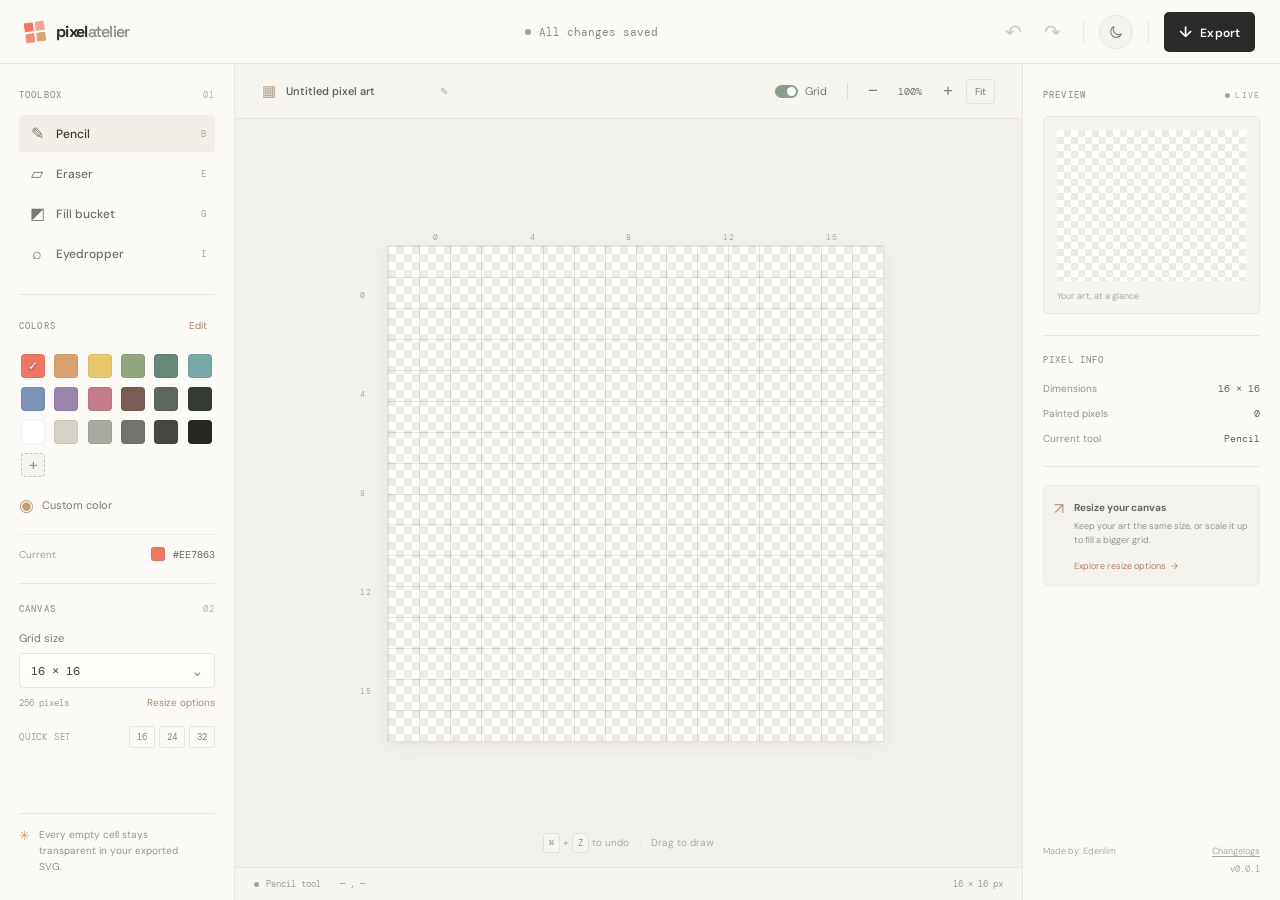
==== commit 64b1c76e: "Feat: Mobile responsive" ====
--- a/Pixel Atelier/index.html
+++ b/Pixel Atelier/index.html
@@ -20,7 +20,8 @@
       href="https://fonts.googleapis.com/css2?family=DM+Mono:wght@400;500&family=DM+Sans:wght@400;500;600;700&family=Space+Grotesk:wght@500;600;700&display=swap"
       rel="stylesheet"
     />
-    <link rel="stylesheet" href="styles.css" />
+    <link rel="stylesheet" href="css/styles.css" />
+    <link rel="stylesheet" href="css/responsive.css" />
   </head>
   <body>
     <div class="app-shell">
@@ -84,8 +85,8 @@
             </svg>
           </button>
           <span class="top-divider"></span>
-          <button class="export-button" id="exportBtn">
-            <span>↓</span> Export SVG
+          <button class="export-button" id="exportBtn" type="button">
+            <span>↓</span> Export
           </button>
         </div>
       </header>
@@ -126,7 +127,7 @@
 
           <div class="section-rule"></div>
           <div class="section-heading">
-            <span>COLOURS</span>
+            <span>COLORS</span>
             <button
               id="paletteAction"
               class="palette-action"
@@ -138,12 +139,12 @@
           </div>
           <div class="swatches" id="swatches"></div>
           <label class="custom-color"
-            ><span class="color-wheel">◉</span><span>Custom colour</span
+            ><span class="color-wheel">◉</span><span>Custom color</span
             ><input
               id="customColor"
               type="color"
               value="#ee7863"
-              aria-label="Choose custom colour"
+              aria-label="Choose custom color"
           /></label>
           <div class="current-color-row">
             <span>Current</span
@@ -222,8 +223,11 @@
               </div>
             </div>
             <div class="stage-tip">
-              <span class="tip-key">⌘</span> + <span class="tip-key">Z</span> to
-              undo <span class="tip-separator">·</span> Drag to draw
+              <span class="desktop-stage-tip">
+                <span class="tip-key">⌘</span> + <span class="tip-key">Z</span>
+                to undo <span class="tip-separator">·</span> Drag to draw
+              </span>
+              <span class="mobile-stage-tip">Drag to draw · Pinch to zoom</span>
             </div>
           </div>
           <footer class="canvas-footer">
@@ -276,139 +280,17 @@
             </div>
           </div>
           <div class="right-bottom">
-            <span class="keyboard-icon">⌨</span
-            ><span>Made for the joy of making</span><span class="heart">♥</span>
+            <div class="creator-links">
+              <span>Made by: Edenlim</span>
+              <button id="changelogBtn" type="button">Changelogs</button>
+            </div>
+            <span class="app-version">v0.0.1</span>
           </div>
         </aside>
       </main>
     </div>
 
-    <dialog id="resizeDialog" class="modal">
-      <form method="dialog" class="modal-close-form">
-        <button class="modal-close" aria-label="Close">×</button>
-      </form>
-      <div class="modal-kicker"><span>CANVAS SETTINGS</span><span>✳</span></div>
-      <h2>Make room for<br /><em>more pixels.</em></h2>
-      <p class="modal-description">
-        Choose a new canvas size and decide how your artwork should adapt.
-      </p>
-      <label class="modal-field"
-        >New dimensions
-        <span class="input-pair"
-          ><input
-            id="widthInput"
-            type="number"
-            min="1"
-            max="128"
-            value="32"
-            aria-label="New width" /><b>×</b
-          ><input
-            id="heightInput"
-            type="number"
-            min="1"
-            max="128"
-            value="32"
-            aria-label="New height" /><button
-            id="aspectRatioLock"
-            class="aspect-ratio-lock is-locked"
-            type="button"
-            aria-label="Unlock aspect ratio"
-            aria-pressed="true"
-            title="Unlock aspect ratio"
-            ><svg class="lock-icon lock-icon-closed" viewBox="0 0 24 24" aria-hidden="true"><rect x="5" y="10" width="14" height="11" rx="2"/><path d="M8 10V7a4 4 0 0 1 8 0v3"/></svg><svg class="lock-icon lock-icon-open" viewBox="0 0 24 24" aria-hidden="true"><rect x="5" y="10" width="14" height="11" rx="2"/><path d="M8 10V7a4 4 0 0 1 7-2"/></svg></button></span
-      ></label>
-      <div class="resize-options">
-        <label class="resize-option selected"
-          ><input type="radio" name="resizeMode" value="expand" checked /><span
-            class="option-art expand-art"
-            ><i></i><i></i><i></i><i></i></span
-          ><span class="option-copy"
-            ><strong>Expand canvas</strong
-            ><small>Keep every pixel its original size</small></span
-          ><span class="radio-mark"></span
-        ></label>
-        <label class="resize-option"
-          ><input type="radio" name="resizeMode" value="scale" /><span
-            class="option-art scale-art"
-            ><i></i><i></i><i></i><i></i></span
-          ><span class="option-copy"
-            ><strong>Scale artwork</strong
-            ><small>Resize your art to fill the new canvas</small></span
-          ><span class="radio-mark"></span
-        ></label>
-      </div>
-      <div class="modal-hint">
-        <span>✦</span
-        ><span id="resizeHint"
-          >Your drawing stays the same size, with extra room around it.</span
-        >
-      </div>
-      <div class="modal-actions">
-        <button type="button" class="cancel-button" id="cancelResize">
-          Cancel</button
-        ><button type="button" class="apply-button" id="applyResize">
-          Apply new size <span>→</span>
-        </button>
-      </div>
-    </dialog>
-
-    <dialog id="customDialog" class="modal compact-modal">
-      <form method="dialog" class="modal-close-form">
-        <button class="modal-close" aria-label="Close">×</button>
-      </form>
-      <div class="modal-kicker"><span>CANVAS SETTINGS</span><span>✳</span></div>
-      <h2>Set your <em>canvas.</em></h2>
-      <p class="modal-description">
-        Choose any dimensions from 1 to 128 pixels.
-      </p>
-      <label class="modal-field"
-        >Dimensions
-        <span class="input-pair"
-          ><input
-            id="customWidth"
-            type="number"
-            min="1"
-            max="128"
-            value="16"
-            aria-label="Canvas width" /><b>×</b
-          ><input
-            id="customHeight"
-            type="number"
-            min="1"
-            max="128"
-            value="16"
-            aria-label="Canvas height" /></span
-      ></label>
-      <div class="modal-actions">
-        <button type="button" class="cancel-button" id="cancelCustom">
-          Cancel</button
-        ><button type="button" class="apply-button" id="applyCustom">
-          Create canvas <span>→</span>
-        </button>
-      </div>
-    </dialog>
-
-    <dialog id="colorDialog" class="modal">
-      <div class="modal-kicker"><span>ADD TO PALETTE</span><span>✳</span></div>
-      <h2>Choose a <em>colour.</em></h2>
-      <p class="modal-description">
-        Pick a colour for a new swatch in your palette.
-      </p>
-
-      <div class="swatch-color-field">
-        <label for="swatchColorPicker">Swatch colour</label>
-        <input id="swatchColorPicker" type="color" value="#ee7863" />
-      </div>
-
-      <div class="modal-actions">
-        <button type="button" class="cancel-button" id="cancelColor">
-          Cancel
-        </button>
-        <button type="button" class="apply-button" id="confirmColor">
-          Confirm <span>→</span>
-        </button>
-      </div>
-    </dialog>
+    <div id="dialogContainer"></div>
 
     <input
       id="colorFile"
--- a/Pixel Atelier/css/styles.css
+++ b/Pixel Atelier/css/styles.css
@@ -0,0 +1,1791 @@
+/*------- BASE THEME AND TYPOGRAPHY -------*/
+
+:root {
+  color-scheme: light;
+  --paper: #f4f2ec;
+  --panel: #fbfaf7;
+  --ink: #282b27;
+  --muted: #92958e;
+  --line: #e9e7df;
+  --accent: #ee7863;
+  --green: #728776;
+  --work-area: #f3f1eb;
+  --toolbar-surface: #f7f5ef;
+  --surface: #fffdf9;
+  --surface-soft: #f4f2ec;
+  --surface-hover: #f1efe8;
+  --text-secondary: #777a72;
+  --text-muted: #92948c;
+  --text-faint: #aaa99f;
+  --border-soft: #e9e7df;
+  --checker-base: #fff;
+  --checker-tile: #ecebe6;
+  --checker-dark-tile: #373a34;
+  --mono: "DM Mono", monospace;
+  --sans: "DM Sans", sans-serif;
+  --display: "Space Grotesk", sans-serif;
+}
+
+* {
+  box-sizing: border-box;
+}
+
+body {
+  margin: 0;
+  background: var(--paper);
+  color: var(--ink);
+  font-family: var(--sans);
+  font-size: 13px;
+  transition:
+    background-color 320ms ease,
+    color 320ms ease;
+}
+
+.app-shell {
+  min-height: 100vh;
+  display: flex;
+  flex-direction: column;
+}
+
+/*------- HEADER AND THEME SWITCH -------*/
+
+.topbar {
+  height: 64px;
+  background: var(--panel);
+  border-bottom: 1px solid var(--line);
+  display: flex;
+  align-items: center;
+  justify-content: space-between;
+  padding: 0 25px;
+  flex-shrink: 0;
+}
+
+.brand {
+  display: flex;
+  align-items: center;
+  gap: 11px;
+  color: var(--ink);
+  font: 700 16px var(--display);
+  text-decoration: none;
+  letter-spacing: -0.7px;
+}
+
+.brand-light {
+  font-weight: 500;
+  color: #888b84;
+}
+
+.brand-mark {
+  height: 20px;
+  width: 20px;
+  display: grid;
+  grid-template-columns: repeat(2, 1fr);
+  grid-template-rows: repeat(2, 1fr);
+  gap: 2px;
+  transform: rotate(-8deg);
+}
+
+.brand-mark i {
+  display: block;
+  background: var(--accent);
+  border-radius: 1px;
+}
+
+.brand-mark i:nth-child(2) {
+  opacity: 0.68;
+}
+
+.brand-mark i:nth-child(3) {
+  opacity: 0.84;
+}
+
+.brand-mark i:nth-child(4) {
+  background: #d5a672;
+}
+
+.topbar-center {
+  font: 11px var(--mono);
+  color: #858980;
+  display: flex;
+  align-items: center;
+  gap: 8px;
+  margin-left: 55px;
+}
+
+.status-dot,
+.footer-dot {
+  width: 6px;
+  height: 6px;
+  border-radius: 50%;
+  background: #92a68e;
+  display: inline-block;
+}
+
+.topbar-actions {
+  display: flex;
+  align-items: center;
+  gap: 8px;
+}
+
+.icon-button {
+  border: 0;
+  background: transparent;
+  color: #757870;
+  font-size: 20px;
+  width: 31px;
+  height: 32px;
+  border-radius: 5px;
+  cursor: pointer;
+}
+
+.icon-button:hover:not(:disabled) {
+  background: #f1efe8;
+  color: var(--ink);
+}
+
+.icon-button:disabled {
+  opacity: 0.35;
+}
+
+.top-divider {
+  height: 22px;
+  border-left: 1px solid var(--line);
+  margin: 0 7px;
+}
+
+.theme-toggle {
+  position: relative;
+  display: grid;
+  place-items: center;
+  width: 34px;
+  height: 34px;
+  border: 1px solid var(--line);
+  border-radius: 50%;
+  background: var(--surface-soft);
+  color: var(--text-secondary);
+  cursor: pointer;
+  transition:
+    background-color 280ms ease,
+    border-color 280ms ease,
+    color 280ms ease,
+    transform 280ms ease;
+}
+
+.theme-toggle:hover {
+  color: var(--accent);
+  transform: rotate(-8deg);
+}
+
+.theme-icon {
+  position: absolute;
+  width: 16px;
+  height: 16px;
+  fill: none;
+  stroke: currentColor;
+  stroke-linecap: round;
+  stroke-linejoin: round;
+  stroke-width: 1.6;
+  transition:
+    opacity 260ms ease,
+    transform 360ms cubic-bezier(0.2, 0.75, 0.25, 1);
+}
+
+.theme-icon-sun {
+  opacity: 0;
+  transform: rotate(-80deg) scale(0.65);
+}
+
+.theme-icon-moon {
+  opacity: 1;
+  transform: rotate(0) scale(1);
+}
+
+.export-button {
+  background: var(--ink);
+  border: 0;
+  color: #fff;
+  border-radius: 5px;
+  padding: 10px 15px;
+  font: 600 12px var(--sans);
+  cursor: pointer;
+  letter-spacing: 0.1px;
+}
+
+.export-button:hover {
+  background: #41453e;
+}
+
+.export-button span {
+  font-size: 15px;
+  margin-right: 5px;
+}
+
+.visually-hidden {
+  position: absolute;
+  width: 1px;
+  height: 1px;
+  padding: 0;
+  margin: -1px;
+  overflow: hidden;
+  clip: rect(0, 0, 0, 0);
+  white-space: nowrap;
+  border: 0;
+}
+
+.workspace {
+  display: grid;
+  grid-template-columns: 235px minmax(450px, 1fr) 258px;
+  min-height: calc(100vh - 64px);
+  flex: 1;
+}
+
+.sidebar {
+  background: var(--panel);
+  padding: 25px 19px;
+  position: relative;
+}
+
+.left-sidebar {
+  border-right: 1px solid var(--line);
+}
+
+.right-sidebar {
+  border-left: 1px solid var(--line);
+  padding: 25px 20px;
+}
+
+/*------- SIDE PANELS AND COLOR PALETTE -------*/
+
+.sidebar-heading,
+.section-heading {
+  display: flex;
+  justify-content: space-between;
+  align-items: center;
+  color: #9a9b93;
+  font: 500 9px var(--mono);
+  letter-spacing: 1.15px;
+}
+
+.tiny-label {
+  font: 9px var(--mono);
+  color: #b8b8af;
+}
+
+.tool-list {
+  display: flex;
+  flex-direction: column;
+  gap: 3px;
+  margin-top: 14px;
+}
+
+.tool-button {
+  height: 37px;
+  border: 0;
+  border-radius: 4px;
+  background: transparent;
+  text-align: left;
+  display: flex;
+  align-items: center;
+  padding: 0 9px;
+  gap: 10px;
+  color: #6d706a;
+  font: 500 12px var(--sans);
+  cursor: pointer;
+}
+
+.tool-button:hover {
+  background: #f4f2ec;
+}
+
+.tool-button.active {
+  color: #383a34;
+  background: #f1efe8;
+}
+
+.tool-button .tool-icon {
+  width: 18px;
+  color: #767a72;
+  font-size: 16px;
+  text-align: center;
+}
+
+.tool-button kbd {
+  margin-left: auto;
+  font: 9px var(--mono);
+  color: #a6a69e;
+}
+
+.section-rule {
+  height: 1px;
+  background: var(--line);
+  margin: 22px 0 19px;
+}
+
+.swatches {
+  display: grid;
+  grid-template-columns: repeat(6, 1fr);
+  gap: 9px 8px;
+  padding: 17px 2px 12px;
+}
+
+.swatch {
+  width: 24px;
+  height: 24px;
+  border-radius: 4px;
+  cursor: pointer;
+  border: 1px solid rgba(0, 0, 0, 0.06);
+  position: relative;
+  transition: transform 0.12s;
+}
+
+.swatch:hover {
+  transform: scale(1.12);
+}
+
+.swatch-add {
+  display: grid;
+  place-items: center;
+  border: 1px dashed #c8c7bd;
+  background: #f7f5ef;
+  color: #8e9087;
+  font: 16px/1 var(--sans);
+}
+
+.swatch-add:hover {
+  border-color: #bd8a73;
+  background: #f5eee8;
+  color: #a86f59;
+}
+
+.palette-action {
+  min-width: 34px;
+  height: 23px;
+  padding: 0 7px;
+  border: 1px solid transparent;
+  border-radius: 4px;
+  background: transparent;
+  color: #aa806c;
+  font: 10px var(--sans);
+  cursor: pointer;
+}
+
+.palette-action:hover,
+.palette-action.is-editing {
+  border-color: #e7d8ce;
+  background: #f7f0eb;
+}
+
+.palette-action.is-trash {
+  display: inline-flex;
+  align-items: center;
+  justify-content: center;
+  gap: 4px;
+  color: #a8584c;
+}
+
+.palette-action.is-trash svg {
+  width: 13px;
+  height: 13px;
+  fill: none;
+  stroke: currentColor;
+  stroke-linecap: round;
+  stroke-linejoin: round;
+  stroke-width: 1.5;
+}
+
+.palette-action.drop-target {
+  color: #fff;
+  border-color: #a8584c;
+  background: #b56457;
+}
+
+.swatches.is-editing .swatch[data-removable="true"] {
+  animation: swatch-wiggle 0.22s ease-in-out infinite alternate;
+}
+
+.swatches.is-editing .swatch[data-removable="true"]:nth-child(even) {
+  animation-delay: 0.11s;
+}
+
+.swatch[data-removable="true"].is-selected {
+  outline: 2px solid #bd8069;
+  outline-offset: 2px;
+}
+
+.swatch[data-removable="true"].is-selected::after {
+  content: "";
+  position: absolute;
+  inset: 0;
+  border-radius: 4px;
+  background-color: #272a25a6;
+  background-image: url("data:image/svg+xml,%3Csvg xmlns='http://www.w3.org/2000/svg' viewBox='0 0 15 15' fill='none' stroke='%23ffffff'%3E%3Cpath d='M4.5 3V1.5C4.5 0.947715 4.94772 0.5 5.5 0.5H9.5C10.0523 0.5 10.5 0.947715 10.5 1.5V3M0 3.5H15M1.5 3.5V13.5C1.5 14.0523 1.94772 14.5 2.5 14.5H12.5C13.0523 14.5 13.5 14.0523 13.5 13.5V3.5M7.5 7V12M4.5 9V12M10.5 9V12'/%3E%3C/svg%3E");
+  background-repeat: no-repeat;
+  background-position: center;
+  background-size: 50%;
+}
+
+@keyframes swatch-wiggle {
+  from {
+    transform: rotate(-2deg);
+  }
+
+  to {
+    transform: rotate(2deg);
+  }
+}
+
+.swatch-color-field {
+  display: flex;
+  align-items: center;
+  justify-content: space-between;
+  margin-top: 20px;
+  color: #777a72;
+  font-size: 11px;
+}
+
+.swatch-color-field input {
+  width: 54px;
+  height: 36px;
+  padding: 3px;
+  border: 1px solid #e7e5dd;
+  border-radius: 4px;
+  background: #fffdf9;
+  cursor: pointer;
+}
+
+.swatch.active:after {
+  content: "✓";
+  color: white;
+  text-shadow: 0 1px 3px #444;
+  position: absolute;
+  inset: 0;
+  display: grid;
+  place-items: center;
+  font-size: 12px;
+}
+
+.custom-color {
+  height: 32px;
+  display: flex;
+  align-items: center;
+  gap: 8px;
+  color: #777a73;
+  font-size: 11px;
+  cursor: pointer;
+  position: relative;
+}
+
+.custom-color input {
+  position: absolute;
+  opacity: 0;
+  width: 100%;
+  height: 100%;
+  cursor: pointer;
+}
+
+.color-wheel {
+  font-size: 17px;
+  color: #c49c78;
+}
+
+.current-color-row {
+  margin-top: 13px;
+  padding-top: 12px;
+  border-top: 1px solid #efede7;
+  display: flex;
+  align-items: center;
+  gap: 8px;
+  color: #a0a198;
+  font-size: 10px;
+}
+
+.current-chip {
+  width: 14px;
+  height: 14px;
+  border-radius: 3px;
+  border: 1px solid #0001;
+  margin-left: auto;
+}
+
+.current-color-row code {
+  font: 10px var(--mono);
+  color: #696c65;
+}
+
+.dimension-control > label {
+  display: block;
+  margin: 16px 0 8px;
+  color: #767971;
+  font-size: 11px;
+}
+
+.select-wrap {
+  position: relative;
+}
+
+.select-wrap select {
+  appearance: none;
+  width: 100%;
+  height: 35px;
+  border: 1px solid #e8e6de;
+  background: #fffdf9;
+  border-radius: 4px;
+  padding: 0 11px;
+  color: #41443e;
+  font: 12px var(--mono);
+  outline: none;
+}
+
+.select-wrap select:focus {
+  border-color: #c5b4a0;
+}
+
+.select-wrap > span {
+  position: absolute;
+  right: 11px;
+  top: 8px;
+  color: #92948c;
+  pointer-events: none;
+  font-size: 15px;
+}
+
+.dimension-meta {
+  display: flex;
+  justify-content: space-between;
+  align-items: center;
+  color: #a0a198;
+  font: 9px var(--mono);
+  padding-top: 8px;
+}
+
+.text-button {
+  border: 0;
+  background: none;
+  padding: 0;
+  color: #ba806c;
+  font: 10px var(--sans);
+  cursor: pointer;
+}
+
+.text-button:hover {
+  text-decoration: underline;
+}
+
+.quick-sizes {
+  display: flex;
+  justify-content: space-between;
+  align-items: center;
+  margin-top: 17px;
+}
+
+.quick-sizes > span {
+  color: #a0a198;
+  font: 9px var(--mono);
+  letter-spacing: 0.8px;
+}
+
+.quick-sizes div {
+  display: flex;
+  gap: 4px;
+}
+
+.quick-sizes button {
+  border: 1px solid #e9e7df;
+  background: transparent;
+  border-radius: 3px;
+  color: #82857e;
+  font: 9px var(--mono);
+  padding: 4px 7px;
+  cursor: pointer;
+}
+
+.quick-sizes button:hover {
+  background: #f1efe8;
+  color: #393b35;
+}
+
+.sidebar-note {
+  position: absolute;
+  bottom: 25px;
+  left: 19px;
+  right: 19px;
+  border-top: 1px solid var(--line);
+  padding-top: 13px;
+  display: flex;
+  gap: 9px;
+  align-items: flex-start;
+  color: #92948d;
+}
+
+.sidebar-note p {
+  margin: 0;
+  font-size: 10px;
+  line-height: 1.6;
+  max-width: 150px;
+}
+
+.note-spark {
+  color: #d49c72;
+  font-size: 13px;
+}
+
+/*------- DRAWING CANVAS AND LIVE PREVIEW -------*/
+
+.canvas-area {
+  display: flex;
+  flex-direction: column;
+  min-width: 0;
+  background: var(--work-area);
+}
+
+.canvas-toolbar {
+  height: 55px;
+  border-bottom: 1px solid var(--line);
+  display: flex;
+  align-items: center;
+  justify-content: space-between;
+  padding: 0 27px;
+  background: var(--toolbar-surface);
+}
+
+.document-name {
+  display: flex;
+  align-items: center;
+  gap: 8px;
+  color: #797d75;
+}
+
+.file-icon {
+  color: #af9e8a;
+  font-size: 15px;
+}
+
+.document-name input {
+  width: 148px;
+  border: 0;
+  background: transparent;
+  color: #51544d;
+  font: 500 11px var(--sans);
+  outline: 0;
+}
+
+.document-name input:focus {
+  border-bottom: 1px solid #ce9e87;
+}
+
+.edit-icon {
+  color: #aaa99f;
+  font-size: 10px;
+}
+
+.canvas-tools {
+  display: flex;
+  align-items: center;
+  gap: 9px;
+  color: #777a72;
+}
+
+.toggle-button {
+  border: 0;
+  background: transparent;
+  color: #767971;
+  display: flex;
+  align-items: center;
+  gap: 7px;
+  font: 11px var(--sans);
+  cursor: pointer;
+}
+
+.toggle-track {
+  width: 23px;
+  height: 13px;
+  border-radius: 10px;
+  background: #d7d8ce;
+  padding: 2px;
+  display: block;
+}
+
+.toggle-track i {
+  display: block;
+  background: white;
+  width: 9px;
+  height: 9px;
+  border-radius: 50%;
+  transition: transform 0.15s;
+}
+
+.toggle-button.on .toggle-track {
+  background: #8b9d8b;
+}
+
+.toggle-button.on .toggle-track i {
+  transform: translateX(10px);
+}
+
+.toolbar-sep {
+  height: 17px;
+  border-left: 1px solid #e1dfd6;
+  margin: 0 5px;
+}
+
+.zoom-button {
+  border: 0;
+  background: transparent;
+  color: #7b7d76;
+  font-size: 17px;
+  width: 20px;
+  cursor: pointer;
+}
+
+.zoom-button:hover {
+  color: #292c27;
+}
+
+.zoom-label {
+  font: 10px var(--mono);
+  color: #6e716a;
+  min-width: 37px;
+  text-align: center;
+}
+
+.fit-button {
+  border: 1px solid #e5e3dc;
+  background: transparent;
+  color: #7b7d76;
+  font: 10px var(--sans);
+  border-radius: 3px;
+  padding: 5px 8px;
+  cursor: pointer;
+}
+
+.canvas-stage {
+  position: relative;
+  flex: 1;
+  display: flex;
+  align-items: center;
+  justify-content: center;
+  overflow: hidden;
+  min-height: 420px;
+}
+
+.canvas-card {
+  position: relative;
+  padding: 14px 14px 14px 28px;
+}
+
+.pixel-canvas-wrap {
+  width: min(55vh, min(52vw, 600px));
+  height: min(55vh, min(52vw, 600px));
+  min-width: 240px;
+  min-height: 240px;
+  max-width: 600px;
+  max-height: 600px;
+  box-shadow:
+    0 4px 18px #3b3b3014,
+    0 0 0 1px var(--line);
+  position: relative;
+  background-color: var(--checker-base);
+  isolation: isolate;
+}
+
+.pixel-canvas-wrap::before,
+.pixel-canvas-wrap::after,
+.preview-checker::before,
+.preview-checker::after {
+  content: "";
+  position: absolute;
+  inset: 0;
+  z-index: 0;
+  pointer-events: none;
+  transition: opacity 320ms ease;
+}
+
+.pixel-canvas-wrap::before {
+  background-image:
+    linear-gradient(45deg, var(--checker-tile) 25%, transparent 25%),
+    linear-gradient(-45deg, var(--checker-tile) 25%, transparent 25%),
+    linear-gradient(45deg, transparent 75%, var(--checker-tile) 75%),
+    linear-gradient(-45deg, transparent 75%, var(--checker-tile) 75%);
+  background-size: 16px 16px;
+  background-position:
+    0 0,
+    0 8px,
+    8px -8px,
+    -8px 0;
+  opacity: 1;
+}
+
+.pixel-canvas-wrap::after {
+  background-image:
+    linear-gradient(45deg, var(--checker-dark-tile) 25%, transparent 25%),
+    linear-gradient(-45deg, var(--checker-dark-tile) 25%, transparent 25%),
+    linear-gradient(45deg, transparent 75%, var(--checker-dark-tile) 75%),
+    linear-gradient(-45deg, transparent 75%, var(--checker-dark-tile) 75%);
+  background-size: 16px 16px;
+  background-position:
+    0 0,
+    0 8px,
+    8px -8px,
+    -8px 0;
+  opacity: 0;
+}
+
+.pixel-canvas-wrap canvas {
+  position: relative;
+  z-index: 1;
+  display: block;
+  width: 100%;
+  height: 100%;
+  image-rendering: pixelated;
+  cursor: crosshair;
+  touch-action: none;
+}
+
+.canvas-coordinate {
+  position: absolute;
+  color: #aaa99f;
+  font: 8px var(--mono);
+  letter-spacing: 1px;
+  pointer-events: none;
+}
+
+.top-coord {
+  top: 0;
+  left: 28px;
+  right: 14px;
+  display: flex;
+  justify-content: space-around;
+}
+
+.left-coord {
+  left: 0;
+  top: 14px;
+  bottom: 14px;
+  display: flex;
+  flex-direction: column;
+  justify-content: space-around;
+}
+
+.stage-tip {
+  position: absolute;
+  bottom: 18px;
+  color: #aaa99f;
+  font-size: 10px;
+}
+
+.mobile-stage-tip {
+  display: none;
+}
+
+.tip-key {
+  font: 9px var(--mono);
+  padding: 3px 5px;
+  border: 1px solid #e2e0d8;
+  background: #f7f5ef;
+  border-radius: 3px;
+  color: #8c8e86;
+}
+
+.tip-separator {
+  margin: 0 7px;
+}
+
+.canvas-footer {
+  height: 33px;
+  background: #f7f5ef;
+  border-top: 1px solid #e9e7df;
+  display: flex;
+  align-items: center;
+  padding: 0 19px;
+  gap: 19px;
+  color: #9b9d95;
+  font: 9px var(--mono);
+}
+
+.canvas-footer div {
+  display: flex;
+  align-items: center;
+  gap: 7px;
+}
+
+.canvas-footer .footer-dot {
+  width: 5px;
+  height: 5px;
+}
+
+.canvas-footer #canvasInfo {
+  margin-left: auto;
+}
+
+.live-label {
+  color: #9ca895;
+  display: flex;
+  align-items: center;
+  gap: 5px;
+  font-size: 8px;
+}
+
+.live-label i {
+  width: 5px;
+  height: 5px;
+  background: #9daf96;
+  border-radius: 50%;
+}
+
+.preview-frame {
+  margin-top: 15px;
+  padding: 13px 13px 11px;
+  background: var(--toolbar-surface);
+  border: 1px solid var(--line);
+  border-radius: 5px;
+  text-align: center;
+}
+
+.preview-checker {
+  height: 151px;
+  width: 100%;
+  position: relative;
+  isolation: isolate;
+  display: grid;
+  place-items: center;
+  background-color: var(--checker-base);
+}
+
+.preview-checker::before {
+  background-image:
+    linear-gradient(45deg, var(--checker-tile) 25%, transparent 25%),
+    linear-gradient(-45deg, var(--checker-tile) 25%, transparent 25%),
+    linear-gradient(45deg, transparent 75%, var(--checker-tile) 75%),
+    linear-gradient(-45deg, transparent 75%, var(--checker-tile) 75%);
+  background-size: 14px 14px;
+  background-position:
+    0 0,
+    0 7px,
+    7px -7px,
+    -7px 0;
+  opacity: 1;
+}
+
+.preview-checker::after {
+  background-image:
+    linear-gradient(45deg, var(--checker-dark-tile) 25%, transparent 25%),
+    linear-gradient(-45deg, var(--checker-dark-tile) 25%, transparent 25%),
+    linear-gradient(45deg, transparent 75%, var(--checker-dark-tile) 75%),
+    linear-gradient(-45deg, transparent 75%, var(--checker-dark-tile) 75%);
+  background-size: 14px 14px;
+  background-position:
+    0 0,
+    0 7px,
+    7px -7px,
+    -7px 0;
+  opacity: 0;
+}
+
+.preview-checker canvas {
+  position: relative;
+  z-index: 1;
+  width: 116px;
+  height: 116px;
+  image-rendering: pixelated;
+}
+
+.preview-caption {
+  display: block;
+  text-align: left;
+  color: #aaa99f;
+  font-size: 9px;
+  margin-top: 9px;
+}
+
+.right-sidebar .section-rule {
+  margin: 21px 0 18px;
+}
+
+.info-list {
+  display: flex;
+  flex-direction: column;
+  gap: 12px;
+  margin-top: 16px;
+}
+
+.info-list div {
+  display: flex;
+  justify-content: space-between;
+  align-items: center;
+  color: #92948c;
+  font-size: 10px;
+}
+
+.info-list strong {
+  font: 10px var(--mono);
+  color: #5e615a;
+}
+
+.tip-card {
+  display: flex;
+  gap: 10px;
+  background: #f4f2ec;
+  border: 1px solid #efede6;
+  border-radius: 5px;
+  padding: 12px 10px;
+}
+
+.tip-card-icon {
+  color: #c48e71;
+  font-size: 16px;
+}
+
+.tip-card strong {
+  font-size: 10px;
+  color: #666960;
+}
+
+.tip-card p {
+  font-size: 9px;
+  line-height: 1.55;
+  color: #92948c;
+  margin: 5px 0 8px;
+}
+
+.tip-card button {
+  padding: 0;
+  border: 0;
+  background: none;
+  color: #b47e68;
+  font: 9px var(--sans);
+  cursor: pointer;
+}
+
+.tip-card button span {
+  padding-left: 3px;
+}
+
+.right-bottom {
+  position: absolute;
+  bottom: 25px;
+  left: 20px;
+  right: 20px;
+  display: flex;
+  flex-direction: column;
+  align-items: center;
+  color: #aaa99f;
+  font-size: 9px;
+  gap: 6px;
+}
+
+.creator-links {
+  display: flex;
+  align-items: center;
+  justify-content: space-between;
+  width: 100%;
+}
+
+.creator-links button {
+  padding: 0;
+  border: 0;
+  background: transparent;
+  color: inherit;
+  font: inherit;
+  text-decoration: underline;
+  text-underline-offset: 2px;
+  cursor: pointer;
+}
+
+.creator-links button:hover {
+  color: var(--accent);
+}
+
+.app-version {
+  align-self: flex-end;
+  font: 9px var(--mono);
+}
+
+.keyboard-icon {
+  font-size: 13px;
+}
+
+.heart {
+  color: #d9a091;
+  margin-left: auto;
+  font-size: 10px;
+}
+
+/*------- DIALOGS AND NOTIFICATIONS -------*/
+
+.modal {
+  border: 1px solid #eeece5;
+  background: #fbfaf7;
+  border-radius: 8px;
+  padding: 28px 30px 22px;
+  width: 408px;
+  box-shadow: 0 16px 60px #27271f33;
+  color: var(--ink);
+}
+
+.modal::backdrop {
+  background: #25272056;
+  backdrop-filter: blur(2px);
+}
+
+.modal-close-form {
+  position: absolute;
+  right: 14px;
+  top: 14px;
+}
+
+.modal-close {
+  border: 0;
+  background: transparent;
+  color: #999b93;
+  font-size: 22px;
+  cursor: pointer;
+  line-height: 1;
+}
+
+.modal-kicker {
+  display: flex;
+  justify-content: space-between;
+  color: #a0a197;
+  font: 9px var(--mono);
+  letter-spacing: 1.2px;
+}
+
+.modal-kicker span:last-child {
+  color: #cd9e7a;
+  font-size: 13px;
+}
+
+.modal h2 {
+  font: 600 29px/1.05 var(--display);
+  letter-spacing: -1.2px;
+  margin: 22px 0 11px;
+}
+
+.modal h2 em {
+  color: #d18a72;
+  font-weight: 500;
+}
+
+.modal-description {
+  font-size: 11px;
+  line-height: 1.6;
+  color: #92948c;
+  margin: 0 0 19px;
+  max-width: 320px;
+}
+
+.modal-field {
+  display: flex;
+  justify-content: space-between;
+  align-items: center;
+  font-size: 10px;
+  color: #777a72;
+  margin-bottom: 14px;
+}
+
+.input-pair {
+  display: flex;
+  align-items: center;
+  gap: 8px;
+}
+
+.input-pair input {
+  width: 62px;
+  height: 34px;
+  background: #fffdf9;
+  border: 1px solid #e7e5dd;
+  border-radius: 4px;
+  text-align: center;
+  font: 12px var(--mono);
+  color: #42453e;
+  outline: 0;
+}
+
+.input-pair input:focus {
+  border-color: #c79b83;
+}
+
+.input-pair b {
+  font: 10px var(--mono);
+  color: #aaa99f;
+}
+
+.aspect-ratio-lock {
+  display: grid;
+  width: 30px;
+  height: 30px;
+  padding: 6px;
+  place-items: center;
+  color: #777a72;
+  background: transparent;
+  border: 1px solid #e7e5dd;
+  border-radius: 6px;
+  cursor: pointer;
+  transition:
+    color 180ms ease,
+    background-color 180ms ease,
+    border-color 180ms ease,
+    transform 180ms ease;
+}
+
+.aspect-ratio-lock:hover {
+  color: #a66c56;
+  background: #f8f2eb;
+  border-color: #c79b83;
+}
+
+.aspect-ratio-lock:active {
+  transform: scale(0.94);
+}
+
+.aspect-ratio-lock:focus-visible {
+  outline: 2px solid #c79b83;
+  outline-offset: 2px;
+}
+
+.lock-icon {
+  width: 16px;
+  height: 16px;
+  fill: none;
+  stroke: currentColor;
+  stroke-linecap: round;
+  stroke-linejoin: round;
+  stroke-width: 1.7;
+}
+
+.lock-icon-open,
+.aspect-ratio-lock:not(.is-locked) .lock-icon-closed {
+  display: none;
+}
+
+.aspect-ratio-lock:not(.is-locked) .lock-icon-open {
+  display: block;
+}
+
+.resize-options {
+  display: flex;
+  flex-direction: column;
+  gap: 8px;
+}
+
+.resize-option {
+  display: flex;
+  align-items: center;
+  gap: 11px;
+  padding: 10px;
+  border: 1px solid #e9e7df;
+  border-radius: 5px;
+  cursor: pointer;
+  position: relative;
+}
+
+.resize-option.selected {
+  border-color: #d3a58d;
+  background: #fbf7f2;
+}
+
+.resize-option input {
+  position: absolute;
+  opacity: 0;
+}
+
+.option-art {
+  width: 37px;
+  height: 37px;
+  display: grid;
+  grid-template-columns: repeat(2, 1fr);
+  grid-template-rows: repeat(2, 1fr);
+  gap: 2px;
+  background: #eceae2;
+  padding: 8px;
+  flex-shrink: 0;
+}
+
+.option-art i {
+  background: #e8846b;
+}
+
+.expand-art {
+  background: #e9e7de;
+}
+
+.expand-art i:nth-child(2),
+.expand-art i:nth-child(3) {
+  opacity: 0.7;
+}
+
+.scale-art {
+  gap: 1px;
+  padding: 5px;
+}
+
+.scale-art i {
+  background: #7d9682;
+}
+
+.option-copy {
+  display: flex;
+  flex-direction: column;
+  gap: 4px;
+}
+
+.option-copy strong {
+  font-size: 11px;
+  font-weight: 600;
+  color: #50534c;
+}
+
+.option-copy small {
+  font-size: 9px;
+  color: #989990;
+}
+
+.radio-mark {
+  margin-left: auto;
+  width: 14px;
+  height: 14px;
+  border: 1px solid #d5d4cc;
+  border-radius: 50%;
+  position: relative;
+}
+
+.selected .radio-mark {
+  border-color: #c98068;
+}
+
+.selected .radio-mark:after {
+  content: "";
+  position: absolute;
+  inset: 3px;
+  background: #c98068;
+  border-radius: 50%;
+}
+
+.modal-hint {
+  display: flex;
+  gap: 8px;
+  align-items: flex-start;
+  background: #f3f1eb;
+  border-radius: 4px;
+  padding: 9px 10px;
+  margin-top: 13px;
+  color: #898b83;
+  font-size: 9px;
+  line-height: 1.5;
+}
+
+.modal-hint span:first-child {
+  color: #c8946e;
+}
+
+.modal-actions {
+  display: flex;
+  justify-content: flex-end;
+  gap: 9px;
+  margin-top: 20px;
+}
+
+.cancel-button,
+.apply-button {
+  height: 35px;
+  border-radius: 4px;
+  padding: 0 13px;
+  font: 500 10px var(--sans);
+  cursor: pointer;
+}
+
+.cancel-button {
+  border: 1px solid #e5e3dc;
+  background: transparent;
+  color: #777a72;
+}
+
+.apply-button {
+  border: 0;
+  background: #30332e;
+  color: white;
+}
+
+.apply-button:hover {
+  background: #4b4f47;
+}
+
+.apply-button span {
+  padding-left: 12px;
+  color: #e0ac8c;
+}
+
+.compact-modal {
+  width: 375px;
+}
+
+.compact-modal h2 {
+  font-size: 27px;
+}
+
+.changelog-list {
+  display: grid;
+  gap: 10px;
+  max-height: min(45vh, 360px);
+  overflow-y: auto;
+  padding: 1px 5px 1px 1px;
+  scrollbar-gutter: stable;
+  overscroll-behavior: contain;
+}
+
+.changelog-entry {
+  padding: 13px 14px;
+  border: 1px solid var(--border-soft);
+  border-radius: 6px;
+  background: var(--surface-soft);
+  color: var(--text-secondary);
+  font-size: 10px;
+}
+
+.changelog-entry strong {
+  color: var(--ink);
+  font: 500 11px var(--mono);
+}
+
+.changelog-entry ul {
+  display: grid;
+  gap: 7px;
+  padding-left: 16px;
+  margin: 10px 0 0;
+  line-height: 1.5;
+}
+
+.export-format-options {
+  display: grid;
+  grid-template-columns: 1fr 1fr;
+  gap: 10px;
+  width: 100%;
+  padding: 0;
+  margin: 0;
+  border: 0;
+}
+
+.export-format-option {
+  display: flex;
+  align-items: center;
+  gap: 9px;
+  min-height: 64px;
+  padding: 10px;
+  border: 1px solid var(--border-soft);
+  border-radius: 6px;
+  background: var(--surface);
+  cursor: pointer;
+}
+
+.export-format-option:has(input:checked) {
+  border-color: #c79b83;
+  background: var(--surface-soft);
+  box-shadow: 0 0 0 1px #c79b83;
+}
+
+.export-format-option input {
+  accent-color: var(--accent);
+}
+
+.export-format-option span {
+  display: grid;
+  gap: 4px;
+}
+
+.export-format-option strong {
+  color: var(--ink);
+  font: 600 13px var(--sans);
+}
+
+.export-format-option small {
+  color: var(--text-secondary);
+  font-size: 10px;
+  line-height: 1.3;
+}
+
+#colorFile {
+  position: absolute;
+  left: -1000px;
+  width: 1px;
+  height: 1px;
+}
+
+.toast {
+  position: fixed;
+  bottom: 24px;
+  left: 50%;
+  transform: translate(-50%, 12px);
+  opacity: 0;
+  pointer-events: none;
+  background: #30332e;
+  color: #fff;
+  padding: 10px 15px;
+  border-radius: 5px;
+  font-size: 11px;
+  box-shadow: 0 5px 20px #2223;
+  transition: 0.2s;
+}
+
+.toast.show {
+  opacity: 1;
+  transform: translate(-50%, 0);
+}
+
+/*------- DARK MODE -------*/
+
+:root[data-theme="dark"] {
+  color-scheme: dark;
+  --paper: #191b18;
+  --panel: #22241f;
+  --ink: #e9e7df;
+  --muted: #a5a79d;
+  --line: #393c35;
+  --work-area: #1b1d19;
+  --toolbar-surface: #252722;
+  --surface: #2b2e29;
+  --surface-soft: #2a2d28;
+  --surface-hover: #343731;
+  --text-secondary: #c0c2b8;
+  --text-muted: #a4a69d;
+  --text-faint: #898c83;
+  --border-soft: #3b3e37;
+  --checker-base: #292c27;
+}
+
+body,
+.topbar,
+.sidebar,
+.canvas-area,
+.canvas-toolbar,
+.canvas-footer,
+.preview-frame,
+.preview-checker,
+.pixel-canvas-wrap,
+.tool-button,
+.icon-button,
+.theme-toggle,
+.swatch-add,
+.palette-action,
+.select-wrap select,
+.tip-card,
+.tip-key,
+.export-button,
+.quick-sizes button,
+.text-button,
+.tip-card button,
+.swatch-color-field input,
+.input-pair input,
+.aspect-ratio-lock,
+.resize-option,
+.modal-hint,
+.modal,
+.cancel-button,
+.apply-button {
+  transition:
+    background-color 320ms ease,
+    color 320ms ease,
+    border-color 320ms ease,
+    box-shadow 320ms ease;
+}
+
+:root[data-theme="dark"] .theme-icon-moon {
+  opacity: 0;
+  transform: rotate(80deg) scale(0.65);
+}
+
+:root[data-theme="dark"] .theme-icon-sun {
+  opacity: 1;
+  transform: rotate(0) scale(1);
+}
+
+:root[data-theme="dark"] .pixel-canvas-wrap::before,
+:root[data-theme="dark"] .preview-checker::before {
+  opacity: 0;
+}
+
+:root[data-theme="dark"] .pixel-canvas-wrap::after,
+:root[data-theme="dark"] .preview-checker::after {
+  opacity: 1;
+}
+
+:root[data-theme="dark"] .brand-light,
+:root[data-theme="dark"] .topbar-center,
+:root[data-theme="dark"] .sidebar-heading,
+:root[data-theme="dark"] .section-heading,
+:root[data-theme="dark"] .tool-button,
+:root[data-theme="dark"] .custom-color,
+:root[data-theme="dark"] .current-color-row,
+:root[data-theme="dark"] .dimension-control > label,
+:root[data-theme="dark"] .dimension-meta,
+:root[data-theme="dark"] .quick-sizes > span,
+:root[data-theme="dark"] .sidebar-note,
+:root[data-theme="dark"] .document-name,
+:root[data-theme="dark"] .document-name input,
+:root[data-theme="dark"] .canvas-tools,
+:root[data-theme="dark"] .zoom-button,
+:root[data-theme="dark"] .zoom-label,
+:root[data-theme="dark"] .fit-button,
+:root[data-theme="dark"] .canvas-coordinate,
+:root[data-theme="dark"] .stage-tip,
+:root[data-theme="dark"] .tip-key,
+:root[data-theme="dark"] .canvas-footer,
+:root[data-theme="dark"] .preview-caption,
+:root[data-theme="dark"] .info-list div,
+:root[data-theme="dark"] .info-list strong,
+:root[data-theme="dark"] .tip-card strong,
+:root[data-theme="dark"] .tip-card p,
+:root[data-theme="dark"] .right-bottom,
+:root[data-theme="dark"] .modal-description,
+:root[data-theme="dark"] .modal-field,
+:root[data-theme="dark"] .option-copy strong,
+:root[data-theme="dark"] .option-copy small,
+:root[data-theme="dark"] .modal-hint,
+:root[data-theme="dark"] .swatch-color-field {
+  color: var(--text-secondary);
+}
+
+:root[data-theme="dark"] .tiny-label,
+:root[data-theme="dark"] .sidebar-note p,
+:root[data-theme="dark"] .modal-kicker {
+  color: var(--text-faint);
+}
+
+:root[data-theme="dark"] .tool-button:hover,
+:root[data-theme="dark"] .icon-button:hover:not(:disabled),
+:root[data-theme="dark"] .quick-sizes button:hover {
+  background: var(--surface-hover);
+}
+
+:root[data-theme="dark"] .tool-button.active {
+  color: var(--ink);
+  background: #353831;
+}
+
+:root[data-theme="dark"] .tool-button .tool-icon,
+:root[data-theme="dark"] .tool-button kbd,
+:root[data-theme="dark"] .select-wrap > span,
+:root[data-theme="dark"] .current-color-row code,
+:root[data-theme="dark"] .input-pair b {
+  color: var(--text-muted);
+}
+
+:root[data-theme="dark"] .swatch-add {
+  color: #c3b6a8;
+  border-color: #65675e;
+  background: #2c2f29;
+}
+
+:root[data-theme="dark"] .swatch-add:hover {
+  color: #f0b49a;
+  border-color: #bd8a73;
+  background: #392f2a;
+}
+
+:root[data-theme="dark"] .palette-action:hover,
+:root[data-theme="dark"] .palette-action.is-editing {
+  background: #39302b;
+  border-color: #594238;
+}
+
+:root[data-theme="dark"] .select-wrap select,
+:root[data-theme="dark"] .input-pair input,
+:root[data-theme="dark"] .aspect-ratio-lock {
+  color: var(--ink);
+  background: var(--surface);
+  border-color: var(--border-soft);
+}
+
+:root[data-theme="dark"] .aspect-ratio-lock:hover {
+  color: #efb49a;
+  background: var(--surface-hover);
+  border-color: #bd8a73;
+}
+
+:root[data-theme="dark"] .quick-sizes button,
+:root[data-theme="dark"] .fit-button,
+:root[data-theme="dark"] .tip-key {
+  color: var(--text-secondary);
+  border-color: var(--border-soft);
+  background: var(--surface-soft);
+}
+
+:root[data-theme="dark"] .text-button,
+:root[data-theme="dark"] .tip-card button {
+  color: #e6a58a;
+}
+
+:root[data-theme="dark"] .export-button {
+  color: #282b27;
+  background: #e4d9c9;
+}
+
+:root[data-theme="dark"] .export-button:hover {
+  background: #f0e9dd;
+}
+
+:root[data-theme="dark"] .document-name input {
+  color: var(--ink);
+}
+
+:root[data-theme="dark"] .tip-card {
+  background: var(--surface-soft);
+  border-color: var(--border-soft);
+}
+
+:root[data-theme="dark"] .modal {
+  color: var(--ink);
+  background: #242621;
+  border-color: #3c3f38;
+}
+
+:root[data-theme="dark"] .modal::backdrop {
+  background: #090a08a6;
+}
+
+:root[data-theme="dark"] .resize-option {
+  border-color: var(--border-soft);
+}
+
+:root[data-theme="dark"] .resize-option.selected {
+  background: #322b26;
+  border-color: #8d6654;
+}
+
+:root[data-theme="dark"] .option-art,
+:root[data-theme="dark"] .expand-art {
+  background: #373a34;
+}
+
+:root[data-theme="dark"] .modal-hint {
+  background: #2d302b;
+}
+
+:root[data-theme="dark"] .cancel-button {
+  color: var(--text-secondary);
+  border-color: var(--border-soft);
+}
+
+:root[data-theme="dark"] .apply-button {
+  color: #282b27;
+  background: #e4d9c9;
+}
+
+:root[data-theme="dark"] .apply-button:hover {
+  background: #f0e9dd;
+}
+
+:root[data-theme="dark"] .swatch-color-field input {
+  border-color: var(--border-soft);
+  background: var(--surface);
+}
+
+@media (prefers-reduced-motion: reduce) {
+  *,
+  *::before,
+  *::after {
+    scroll-behavior: auto !important;
+    animation-duration: 0.01ms !important;
+    animation-iteration-count: 1 !important;
+    transition-duration: 0.01ms !important;
+  }
+}
--- a/Pixel Atelier/css/responsive.css
+++ b/Pixel Atelier/css/responsive.css
@@ -0,0 +1,457 @@
+/*------- TABLET LAYOUT -------*/
+
+@media (max-width: 1100px) {
+  .workspace {
+    grid-template-columns: 205px minmax(0, 1fr) 220px;
+  }
+
+  .sidebar {
+    padding-left: 15px;
+    padding-right: 15px;
+  }
+
+  .pixel-canvas-wrap {
+    width: min(52vh, 44vw, 560px);
+    height: min(52vh, 44vw, 560px);
+  }
+}
+
+@media (max-width: 840px) {
+  .workspace {
+    grid-template-columns: 196px minmax(0, 1fr);
+  }
+
+  .right-sidebar {
+    display: none;
+  }
+
+  .canvas-toolbar {
+    padding-right: 16px;
+    padding-left: 16px;
+  }
+
+  .pixel-canvas-wrap {
+    width: min(62vw, 55vh, 600px);
+    height: min(62vw, 55vh, 600px);
+  }
+}
+
+/*------- PHONE AND SMALL TABLET LAYOUT -------*/
+
+@media (max-width: 680px) {
+  .topbar {
+    min-height: 60px;
+    height: auto;
+    padding: 10px var(--mobile-gutter, 18px);
+    gap: 12px;
+  }
+
+  .topbar-center {
+    display: none;
+  }
+
+  .topbar-actions {
+    gap: clamp(4px, 1.3vw, 8px);
+  }
+
+  .export-button {
+    min-height: 46px;
+    padding: 10px 16px;
+    font-size: 14px;
+  }
+
+  .workspace {
+    display: flex;
+    flex-direction: column;
+    min-height: 0;
+  }
+
+  .canvas-area {
+    order: 0;
+    min-height: 0;
+  }
+
+  .canvas-toolbar {
+    min-height: 54px;
+    height: auto;
+    padding: 7px var(--mobile-gutter, 18px);
+    gap: 8px;
+  }
+
+  .document-name {
+    min-width: 0;
+    gap: 6px;
+  }
+
+  .document-name input {
+    width: clamp(82px, 24vw, 140px);
+    min-width: 0;
+    font-size: clamp(11px, 2.8vw, 13px);
+  }
+
+  .canvas-tools {
+    flex-shrink: 0;
+    gap: clamp(2px, 1vw, 7px);
+  }
+
+  .toggle-button,
+  .zoom-button,
+  .fit-button {
+    min-height: 40px;
+  }
+
+  #zoomOut,
+  #zoomIn,
+  #zoomLabel,
+  .canvas-tools .toolbar-sep {
+    display: none;
+  }
+
+  #fitBtn {
+    min-width: 74px;
+    min-height: 46px;
+    margin-left: 3px;
+    padding: 8px 14px;
+    font-size: 13px;
+  }
+
+  .canvas-stage {
+    min-height: clamp(310px, 58vh, 560px);
+    min-height: clamp(310px, 58svh, 560px);
+  }
+
+  .canvas-card {
+    padding: 12px 12px 12px 24px;
+  }
+
+  .pixel-canvas-wrap {
+    width: min(calc(100vw - 58px), 47vh, 430px);
+    width: min(calc(100vw - 58px), 47svh, 430px);
+    height: min(calc(100vw - 58px), 47vh, 430px);
+    height: min(calc(100vw - 58px), 47svh, 430px);
+    min-width: 0;
+    min-height: 0;
+  }
+
+  .desktop-stage-tip {
+    display: none;
+  }
+
+  .mobile-stage-tip {
+    display: inline;
+  }
+
+  .stage-tip {
+    bottom: 10px;
+    font-size: clamp(10px, 2.8vw, 12px);
+  }
+
+  .canvas-footer {
+    min-height: 38px;
+    height: auto;
+    padding: 7px var(--mobile-gutter, 18px);
+    gap: 8px;
+    font-size: clamp(9px, 2.5vw, 11px);
+  }
+
+  .left-sidebar {
+    order: 1;
+    display: flex;
+    flex-direction: column;
+    gap: clamp(12px, 3.5vw, 18px);
+    padding: 20px var(--mobile-gutter, 18px) 26px;
+    border-top: 1px solid var(--line);
+    border-right: 0;
+  }
+
+  .left-sidebar > .sidebar-heading,
+  .section-heading {
+    font-size: 10px;
+  }
+
+  .tool-list {
+    display: grid;
+    grid-template-columns: repeat(4, minmax(0, 1fr));
+    gap: 6px;
+    margin-top: 0;
+  }
+
+  .tool-button {
+    justify-content: center;
+    gap: 5px;
+    min-width: 0;
+    min-height: 46px;
+    height: auto;
+    padding: 6px 3px;
+    font-size: clamp(10px, 2.7vw, 12px);
+  }
+
+  .tool-button .tool-icon {
+    width: auto;
+    font-size: 16px;
+  }
+
+  .tool-button kbd {
+    display: none;
+  }
+
+  .section-rule {
+    flex: 0 0 1px;
+    width: 100%;
+    margin: 0;
+  }
+
+  .swatches {
+    grid-template-columns: repeat(auto-fill, minmax(30px, 1fr));
+    gap: 10px clamp(7px, 2vw, 12px);
+    padding: 4px 0;
+  }
+
+  .swatch {
+    width: clamp(26px, 8vw, 32px);
+    height: clamp(26px, 8vw, 32px);
+    justify-self: center;
+  }
+
+  .custom-color,
+  .current-color-row {
+    min-height: 34px;
+    margin: 0;
+    font-size: 12px;
+  }
+
+  .current-chip {
+    width: 18px;
+    height: 18px;
+  }
+
+  .current-color-row code {
+    font-size: 11px;
+  }
+
+  .dimension-control {
+    width: 100%;
+  }
+
+  .dimension-control > label {
+    margin: 0 0 8px;
+    font-size: 12px;
+  }
+
+  .dimension-control .select-wrap select {
+    height: 42px;
+    font-size: 13px;
+  }
+
+  .dimension-meta {
+    padding-top: 9px;
+    font-size: 10px;
+  }
+
+  .text-button {
+    min-height: 34px;
+    font-size: 11px;
+  }
+
+  .quick-sizes,
+  .sidebar-note {
+    display: none;
+  }
+
+  .modal {
+    width: min(440px, calc(100vw - 28px));
+    max-height: calc(100vh - 28px);
+    max-height: calc(100svh - 28px);
+    overflow-y: auto;
+    padding: clamp(22px, 6vw, 30px);
+  }
+
+  .modal h2 {
+    font-size: clamp(25px, 7vw, 30px);
+  }
+
+  .modal-description {
+    font-size: clamp(12px, 3.2vw, 14px);
+  }
+
+  .modal-field {
+    gap: 10px;
+    font-size: 12px;
+  }
+
+  .input-pair {
+    gap: clamp(5px, 2vw, 8px);
+  }
+
+  .input-pair input {
+    width: clamp(48px, 16vw, 62px);
+    height: 40px;
+    font-size: 14px;
+  }
+
+  .aspect-ratio-lock {
+    width: 36px;
+    height: 36px;
+  }
+
+  .cancel-button,
+  .apply-button {
+    min-height: 42px;
+    height: auto;
+    padding: 0 12px;
+    font-size: 12px;
+  }
+
+  .changelog-entry {
+    font-size: 12px;
+  }
+
+  .changelog-entry strong {
+    font-size: 12px;
+  }
+}
+
+@media (max-width: 460px) {
+  :root {
+    --mobile-gutter: 14px;
+  }
+
+  .topbar {
+    padding-top: 10px;
+    padding-bottom: 10px;
+  }
+
+  .brand {
+    gap: 8px;
+    font-size: 15px;
+  }
+
+  .brand-mark {
+    width: 18px;
+    height: 18px;
+  }
+
+  .icon-button {
+    width: 38px;
+    height: 40px;
+    font-size: 21px;
+  }
+
+  .theme-toggle {
+    width: 38px;
+    height: 38px;
+  }
+
+  .top-divider {
+    margin: 0 2px;
+  }
+
+  .export-button {
+    min-height: 46px;
+    padding: 10px 14px;
+    font-size: 13px;
+  }
+
+  .document-name input {
+    width: clamp(68px, 22vw, 100px);
+  }
+
+  .file-icon,
+  .edit-icon {
+    display: none;
+  }
+
+  .canvas-toolbar {
+    padding: 6px var(--mobile-gutter);
+  }
+
+  .canvas-tools {
+    gap: 2px;
+  }
+
+  .toolbar-sep {
+    margin: 0 1px;
+  }
+
+  .zoom-label {
+    min-width: 34px;
+    font-size: 9px;
+  }
+
+  .zoom-button {
+    width: 25px;
+  }
+
+  .fit-button {
+    padding: 5px 7px;
+    font-size: 10px;
+  }
+
+  .canvas-card {
+    padding-left: 21px;
+  }
+
+  .pixel-canvas-wrap {
+    width: min(calc(100vw - 48px), 48vh);
+    width: min(calc(100vw - 48px), 48svh);
+    height: min(calc(100vw - 48px), 48vh);
+    height: min(calc(100vw - 48px), 48svh);
+  }
+
+  .modal-actions {
+    gap: 8px;
+  }
+}
+
+@media (max-width: 520px) {
+  .topbar {
+    flex-wrap: wrap;
+    row-gap: 9px;
+    padding-top: 10px;
+    padding-bottom: 10px;
+  }
+
+  .topbar-actions {
+    flex: 1 0 100%;
+    justify-content: flex-end;
+  }
+}
+
+@media (max-width: 360px) {
+  .tool-button {
+    flex-direction: column;
+    gap: 2px;
+    min-height: 54px;
+  }
+
+  .tool-button .tool-icon {
+    font-size: 17px;
+  }
+
+  .canvas-tools .toggle-button {
+    gap: 4px;
+    font-size: 10px;
+  }
+
+  .fit-button {
+    padding: 5px;
+  }
+
+  .modal-actions {
+    flex-wrap: wrap;
+  }
+
+  .modal {
+    padding: 20px 16px;
+  }
+
+  .modal-field {
+    align-items: flex-start;
+    flex-direction: column;
+  }
+
+  .cancel-button,
+  .apply-button {
+    flex: 1 1 auto;
+  }
+}
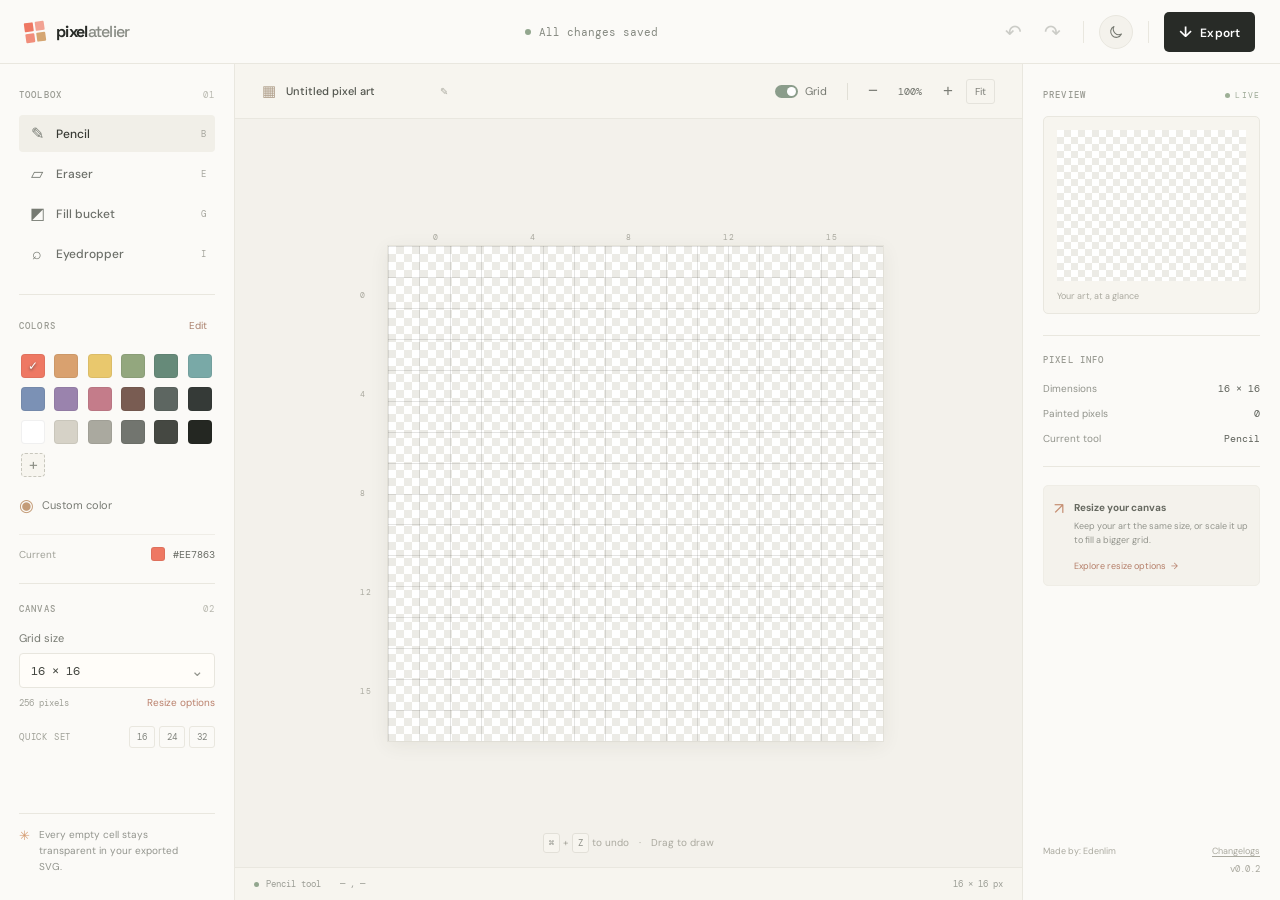
==== commit ccb3db3a: "Fix: Remove cancel button and update version correctly" ====
--- a/Pixel Atelier/index.html
+++ b/Pixel Atelier/index.html
@@ -284,7 +284,7 @@
               <span>Made by: Edenlim</span>
               <button id="changelogBtn" type="button">Changelogs</button>
             </div>
-            <span class="app-version">v0.0.1</span>
+            <span class="app-version">v0.0.2</span>
           </div>
         </aside>
       </main>
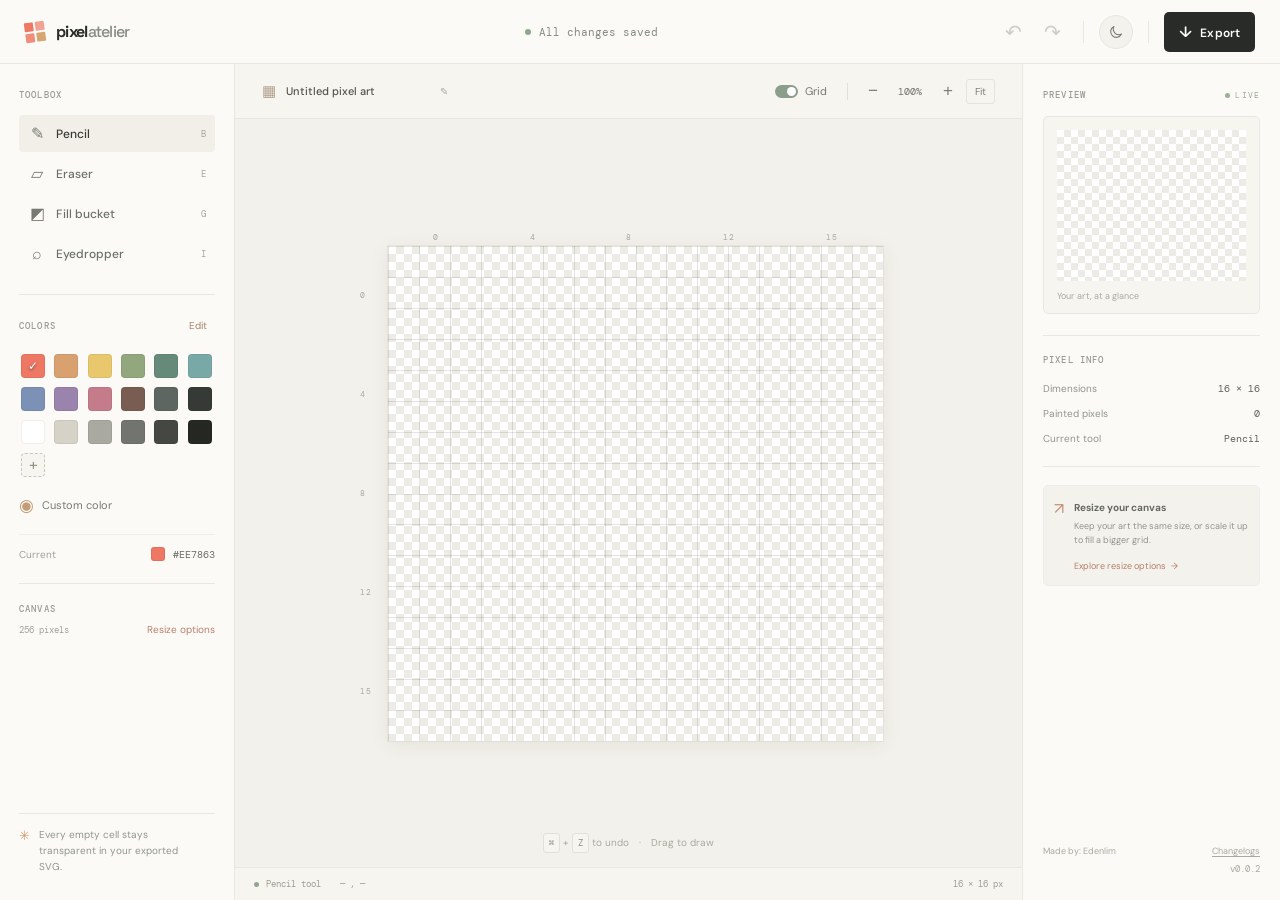
==== commit f6df5f05: "Fix: Useless features" ====
--- a/Pixel Atelier/index.html
+++ b/Pixel Atelier/index.html
@@ -94,7 +94,7 @@
       <main class="workspace">
         <aside class="sidebar left-sidebar">
           <div class="sidebar-heading">
-            <span>TOOLBOX</span><span class="tiny-label">01</span>
+            <span>TOOLBOX</span>
           </div>
           <div class="tool-list" role="group" aria-label="Drawing tools">
             <button
@@ -154,32 +154,14 @@
 
           <div class="section-rule"></div>
           <div class="sidebar-heading">
-            <span>CANVAS</span><span class="tiny-label">02</span>
+            <span>CANVAS</span>
           </div>
           <div class="dimension-control">
-            <label for="dimensionSelect">Grid size</label>
-            <div class="select-wrap">
-              <select id="dimensionSelect">
-                <option>8 × 8</option>
-                <option selected>16 × 16</option>
-                <option>24 × 24</option>
-                <option>32 × 32</option>
-                <option value="custom">Custom…</option></select
-              ><span>⌄</span>
-            </div>
             <div class="dimension-meta">
               <span id="dimensionMeta">256 pixels</span
               ><button id="resizeBtn" class="text-button">
                 Resize options
               </button>
-            </div>
-          </div>
-          <div class="quick-sizes">
-            <span>QUICK SET</span>
-            <div>
-              <button data-size="16">16</button
-              ><button data-size="24">24</button
-              ><button data-size="32">32</button>
             </div>
           </div>
 
--- a/Pixel Atelier/css/styles.css
+++ b/Pixel Atelier/css/styles.css
@@ -512,7 +512,7 @@
   color: #696c65;
 }
 
-.dimension-control > label {
+.dimension-control>label {
   display: block;
   margin: 16px 0 8px;
   color: #767971;
@@ -540,7 +540,7 @@
   border-color: #c5b4a0;
 }
 
-.select-wrap > span {
+.select-wrap>span {
   position: absolute;
   right: 11px;
   top: 8px;
@@ -571,38 +571,6 @@
   text-decoration: underline;
 }
 
-.quick-sizes {
-  display: flex;
-  justify-content: space-between;
-  align-items: center;
-  margin-top: 17px;
-}
-
-.quick-sizes > span {
-  color: #a0a198;
-  font: 9px var(--mono);
-  letter-spacing: 0.8px;
-}
-
-.quick-sizes div {
-  display: flex;
-  gap: 4px;
-}
-
-.quick-sizes button {
-  border: 1px solid #e9e7df;
-  background: transparent;
-  border-radius: 3px;
-  color: #82857e;
-  font: 9px var(--mono);
-  padding: 4px 7px;
-  cursor: pointer;
-}
-
-.quick-sizes button:hover {
-  background: #f1efe8;
-  color: #393b35;
-}
 
 .sidebar-note {
   position: absolute;
@@ -1570,7 +1538,6 @@
 .tip-card,
 .tip-key,
 .export-button,
-.quick-sizes button,
 .text-button,
 .tip-card button,
 .swatch-color-field input,
@@ -1615,9 +1582,8 @@
 :root[data-theme="dark"] .tool-button,
 :root[data-theme="dark"] .custom-color,
 :root[data-theme="dark"] .current-color-row,
-:root[data-theme="dark"] .dimension-control > label,
+:root[data-theme="dark"] .dimension-control>label,
 :root[data-theme="dark"] .dimension-meta,
-:root[data-theme="dark"] .quick-sizes > span,
 :root[data-theme="dark"] .sidebar-note,
 :root[data-theme="dark"] .document-name,
 :root[data-theme="dark"] .document-name input,
@@ -1652,9 +1618,7 @@
 
 :root[data-theme="dark"] .tool-button:hover,
 :root[data-theme="dark"] .icon-button:hover:not(:disabled),
-:root[data-theme="dark"] .quick-sizes button:hover {
-  background: var(--surface-hover);
-}
+
 
 :root[data-theme="dark"] .tool-button.active {
   color: var(--ink);
@@ -1663,7 +1627,7 @@
 
 :root[data-theme="dark"] .tool-button .tool-icon,
 :root[data-theme="dark"] .tool-button kbd,
-:root[data-theme="dark"] .select-wrap > span,
+:root[data-theme="dark"] .select-wrap>span,
 :root[data-theme="dark"] .current-color-row code,
 :root[data-theme="dark"] .input-pair b {
   color: var(--text-muted);
@@ -1701,7 +1665,6 @@
   border-color: #bd8a73;
 }
 
-:root[data-theme="dark"] .quick-sizes button,
 :root[data-theme="dark"] .fit-button,
 :root[data-theme="dark"] .tip-key {
   color: var(--text-secondary);
@@ -1780,6 +1743,7 @@
 }
 
 @media (prefers-reduced-motion: reduce) {
+
   *,
   *::before,
   *::after {
@@ -1788,4 +1752,4 @@
     animation-iteration-count: 1 !important;
     transition-duration: 0.01ms !important;
   }
-}
+}
--- a/Pixel Atelier/css/responsive.css
+++ b/Pixel Atelier/css/responsive.css
@@ -253,7 +253,6 @@
     font-size: 11px;
   }
 
-  .quick-sizes,
   .sidebar-note {
     display: none;
   }
